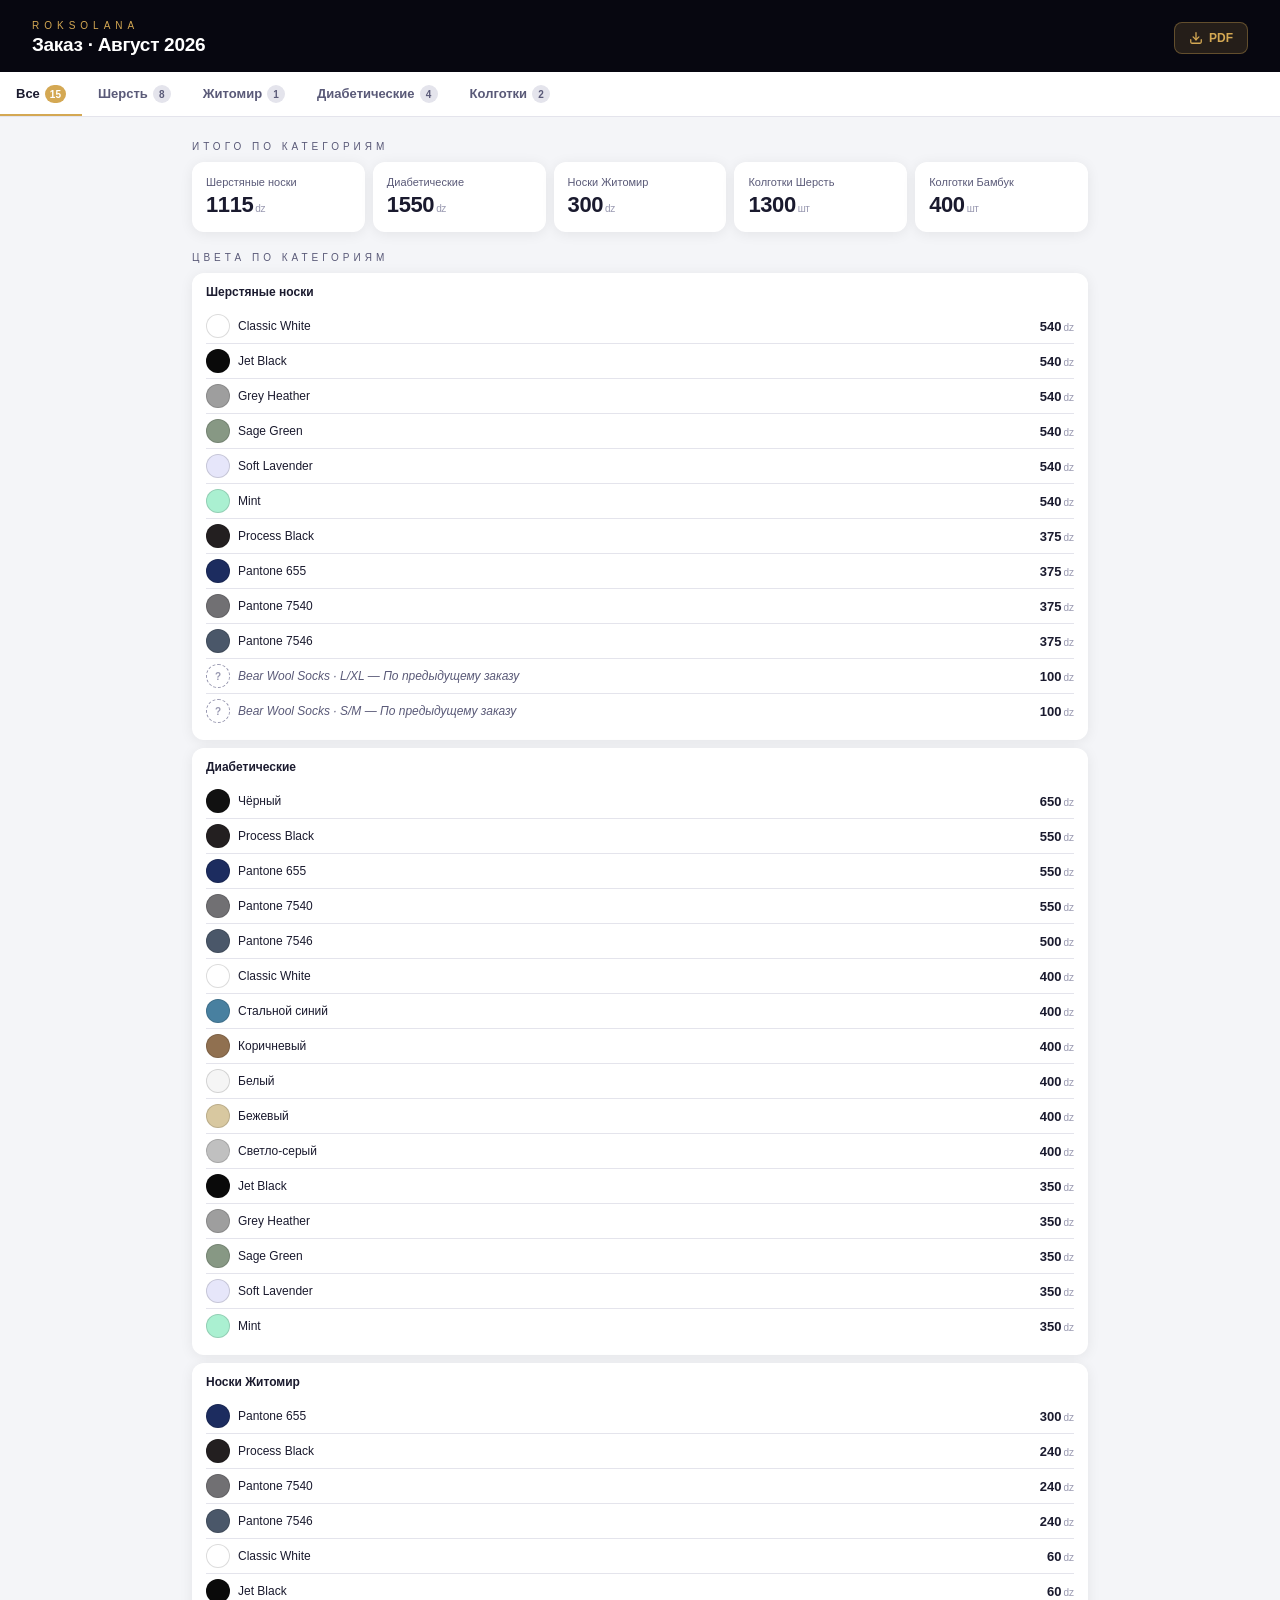
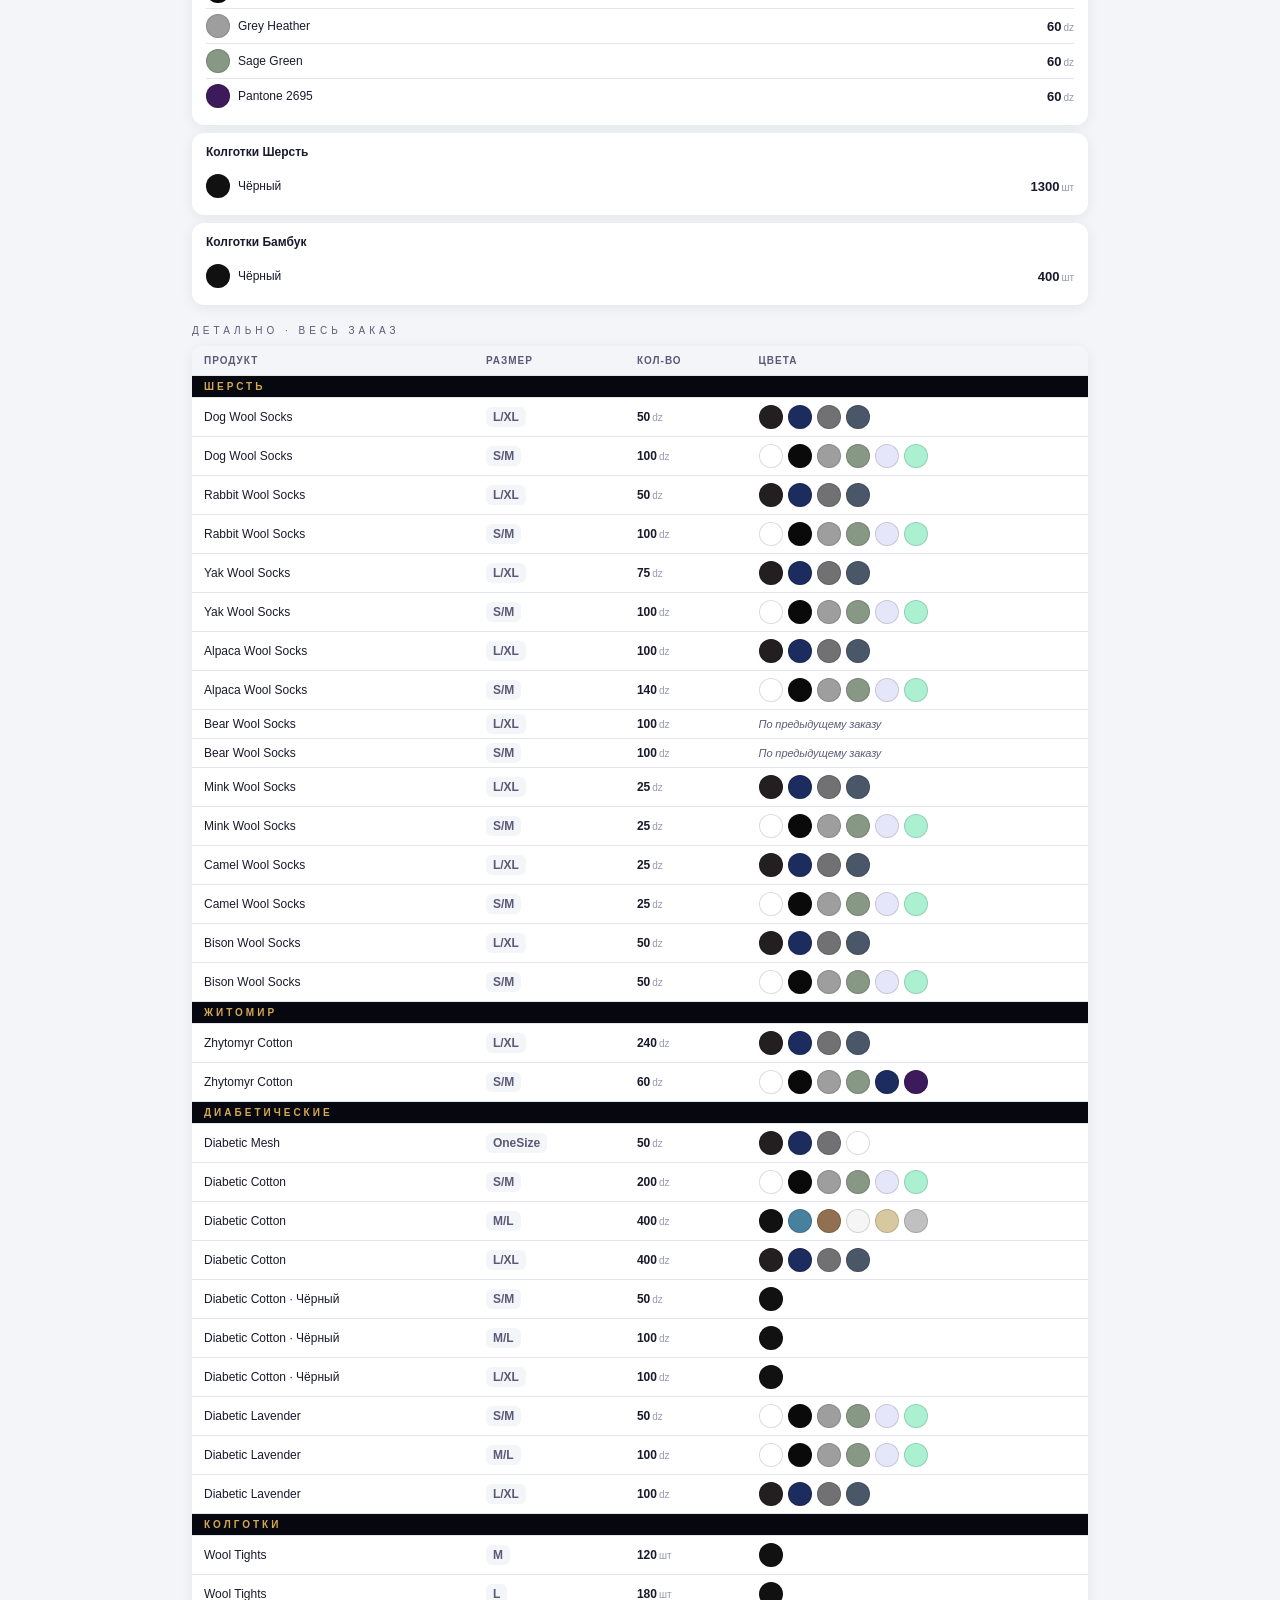
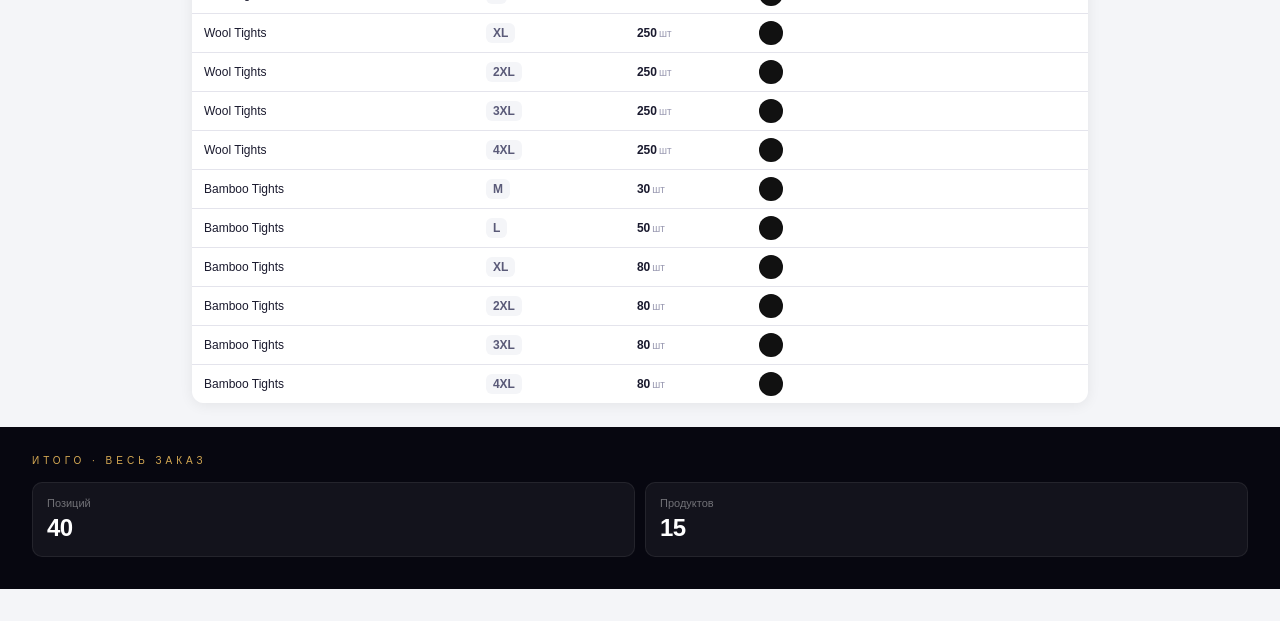
==== public/order.html @ dbf414ff "Fix PDF button: use window.print() instead of corrupted binary link" ====
<!DOCTYPE html>
<html lang="ru">
<head>
  <meta charset="UTF-8">
  <meta name="viewport" content="width=device-width, initial-scale=1.0, viewport-fit=cover">
  <title>Заказ Август 2026 — Roksolana</title>
  <style>
    :root {
      --dark:      #070710;
      --dark2:     #111128;
      --gold:      #d4a853;
      --gold2:     #f0c870;
      --bg:        #f4f5f8;
      --white:     #ffffff;
      --border:    #e4e4ec;
      --text:      #1a1a2e;
      --text2:     #5a5a78;
      --text3:     #9898b0;
      --new-bg:    rgba(212,168,83,.07);
      --new-bdr:   rgba(212,168,83,.30);
      --radius:    12px;
      --shadow:    0 2px 14px rgba(0,0,0,.07);
    }

    *, *::before, *::after { box-sizing: border-box; margin: 0; padding: 0; }

    body {
      font-family: -apple-system, BlinkMacSystemFont, 'SF Pro Text', 'Helvetica Neue', sans-serif;
      background: var(--bg);
      color: var(--text);
      -webkit-font-smoothing: antialiased;
      padding-bottom: max(env(safe-area-inset-bottom), 32px);
    }

    /* ── Header ── */
    .hdr {
      background: var(--dark);
      padding: 18px 20px 14px;
      padding-top: max(env(safe-area-inset-top), 18px);
      position: sticky; top: 0; z-index: 100;
      display: flex; align-items: center; justify-content: space-between;
    }
    .hdr-left { display: flex; flex-direction: column; }
    .hdr-brand {
      font-size: 10px; letter-spacing: 5px;
      text-transform: uppercase; color: var(--gold);
      margin-bottom: 3px;
    }
    .hdr-title {
      font-size: 17px; font-weight: 700;
      color: #fff; letter-spacing: -.3px;
    }
    .hdr-pdf {
      display: flex; align-items: center; gap: 6px;
      padding: 8px 14px; border-radius: 8px;
      background: rgba(212,168,83,.15); border: 1px solid rgba(212,168,83,.35);
      color: var(--gold); font-size: 12px; font-weight: 600;
      cursor: pointer; white-space: nowrap;
      transition: background .2s, border-color .2s;
      -webkit-tap-highlight-color: transparent;
      font-family: inherit;
    }
    .hdr-pdf:hover { background: rgba(212,168,83,.25); border-color: var(--gold); }
    .hdr-pdf svg { flex-shrink: 0; }

    /* ── Print ── */
    @media print {
      .hdr, .tabs, .ftr, .tt { display: none !important; }
      .section { display: block !important; animation: none !important; }
      body { background: #fff; padding: 0; }
      .content { padding: 8px; max-width: 100%; }
      .card { box-shadow: none; border: 1px solid #ddd; page-break-inside: avoid; }
      .sw { -webkit-print-color-adjust: exact; print-color-adjust: exact; }
    }

    /* ── Tabs ── */
    .tabs {
      background: var(--white);
      border-bottom: 1px solid var(--border);
      position: sticky; z-index: 99;
      display: flex; overflow-x: auto;
      -webkit-overflow-scrolling: touch;
      scrollbar-width: none;
    }
    .tabs::-webkit-scrollbar { display: none; }

    .tab {
      flex: 0 0 auto;
      padding: 13px 16px 11px;
      font-size: 13px; font-weight: 600;
      color: var(--text2); cursor: pointer;
      white-space: nowrap;
      border-bottom: 2.5px solid transparent;
      transition: color .2s, border-color .2s;
      touch-action: manipulation;
      -webkit-tap-highlight-color: transparent;
      user-select: none;
    }
    .tab .cnt {
      display: inline-flex; align-items: center; justify-content: center;
      min-width: 18px; height: 18px; padding: 0 5px;
      border-radius: 9px; background: var(--border);
      font-size: 10px; font-weight: 700; color: var(--text2);
      margin-left: 5px; transition: background .2s, color .2s;
    }
    .tab.active { color: var(--text); border-bottom-color: var(--gold); }
    .tab.active .cnt { background: var(--gold); color: #fff; }

    /* ── Content ── */
    .content {
      padding: 16px; max-width: 960px; margin: 0 auto;
    }
    .section { display: none; }
    .section.active {
      display: block;
      animation: fadeUp .22s ease both;
    }
    @keyframes fadeUp {
      from { opacity: 0; transform: translateY(6px); }
      to   { opacity: 1; transform: translateY(0); }
    }

    /* ── Product card ── */
    .card {
      background: var(--white);
      border-radius: var(--radius);
      box-shadow: var(--shadow);
      border: 1px solid transparent;
      margin-bottom: 10px;
      overflow: hidden;
    }
    .card.is-new {
      background: var(--new-bg);
      border-color: var(--new-bdr);
    }

    .card-head {
      display: flex; align-items: center;
      justify-content: space-between;
      padding: 12px 14px 10px;
      border-bottom: 1px solid var(--border);
    }
    .card.is-new .card-head { border-bottom-color: var(--new-bdr); }

    .prod-name {
      font-size: 14px; font-weight: 700;
      color: var(--text); letter-spacing: -.2px;
    }
    .badge-new {
      font-size: 10px; font-weight: 700; letter-spacing: .4px;
      color: var(--gold);
      background: rgba(212,168,83,.12);
      border: 1px solid rgba(212,168,83,.30);
      padding: 2px 8px; border-radius: 20px;
      white-space: nowrap; flex-shrink: 0;
    }

    /* ── Size row ── */
    .srow {
      display: flex; align-items: center;
      padding: 9px 14px; gap: 10px;
      border-bottom: 1px solid var(--border);
    }
    .srow:last-child { border-bottom: none; }
    .card.is-new .srow { border-bottom-color: var(--new-bdr); }

    .sz {
      font-size: 11px; font-weight: 700; color: var(--text2);
      background: var(--bg); padding: 3px 7px;
      border-radius: 6px; min-width: 44px;
      text-align: center; flex-shrink: 0;
    }
    .qty {
      font-size: 13px; font-weight: 700; color: var(--text);
      min-width: 52px; flex-shrink: 0;
    }
    .qty em {
      font-size: 10px; font-style: normal;
      font-weight: 400; color: var(--text3); margin-left: 2px;
    }
    .swatches {
      display: flex; flex-wrap: wrap; gap: 5px; flex: 1;
    }
    .sw {
      width: 22px; height: 22px; border-radius: 50%; cursor: pointer;
      box-shadow: inset 0 0 0 1px rgba(0,0,0,.14);
      transition: transform .15s;
      flex-shrink: 0;
      touch-action: manipulation;
      -webkit-tap-highlight-color: transparent;
    }
    .sw:hover  { transform: scale(1.25); }
    .sw:active { transform: scale(.9); }
    .sw-tbd {
      width: 22px; height: 22px; border-radius: 50%;
      border: 1.5px dashed var(--text3);
      display: flex; align-items: center; justify-content: center;
      font-size: 10px; color: var(--text3); flex-shrink: 0;
      font-weight: 700;
    }
    .sw-note {
      font-size: 11px; color: var(--text2);
      font-style: italic; letter-spacing: -.1px;
    }

    /* ── Tooltip ── */
    .tt {
      position: fixed; z-index: 300;
      background: #1a1a2e;
      border-radius: 12px;
      padding: 12px 14px;
      box-shadow: 0 8px 32px rgba(0,0,0,.28);
      min-width: 140px;
      display: none;
      pointer-events: none;
    }
    .tt.on { display: block; pointer-events: auto; }
    .tt-swatch {
      width: 36px; height: 36px; border-radius: 8px;
      box-shadow: inset 0 0 0 1px rgba(255,255,255,.12);
      margin-bottom: 8px;
    }
    .tt-name { font-size: 13px; font-weight: 600; color: #fff; margin-bottom: 3px; }
    .tt-hex  { font-size: 12px; color: var(--gold); font-family: 'SF Mono', 'Menlo', monospace; letter-spacing: .5px; }
    .tt-hint {
      margin-top: 9px; font-size: 10px; color: rgba(255,255,255,.4);
      text-align: center; padding-top: 7px;
      border-top: 1px solid rgba(255,255,255,.08);
    }
    .tt-hint.ok { color: #7ec98a; }

    /* ── Footer ── */
    .ftr {
      background: var(--dark);
      padding: 24px 20px;
      padding-bottom: max(env(safe-area-inset-bottom), 24px);
    }
    .ftr-label {
      font-size: 10px; letter-spacing: 4px;
      text-transform: uppercase; color: var(--gold);
      margin-bottom: 16px;
    }
    .totals {
      display: grid;
      grid-template-columns: 1fr 1fr;
      gap: 10px;
    }
    .tc {
      background: rgba(255,255,255,.05);
      border: 1px solid rgba(255,255,255,.07);
      border-radius: 10px; padding: 14px;
    }
    .tc-lbl { font-size: 11px; color: rgba(255,255,255,.4); margin-bottom: 5px; }
    .tc-val {
      font-size: 24px; font-weight: 700; color: #fff; letter-spacing: -.5px;
    }
    .tc-val span { font-size: 11px; font-weight: 400; color: var(--gold); margin-left: 2px; }
    .grand {
      margin-top: 14px; padding-top: 14px;
      border-top: 1px solid rgba(255,255,255,.08);
      display: flex; justify-content: space-between; align-items: center;
    }
    .grand-lbl { font-size: 13px; color: rgba(255,255,255,.55); }
    .grand-val { font-size: 26px; font-weight: 700; color: var(--gold2); letter-spacing: -.5px; }

    /* ── All tab ── */
    .all-section-title {
      font-size: 10px; letter-spacing: 4px; text-transform: uppercase;
      color: var(--text2); margin: 20px 0 10px;
    }
    .all-totals-grid {
      display: grid; grid-template-columns: 1fr 1fr; gap: 8px;
    }
    .all-total-card {
      background: var(--white); border-radius: var(--radius);
      box-shadow: var(--shadow); padding: 14px;
    }
    .atc-lbl { font-size: 11px; color: var(--text2); margin-bottom: 4px; }
    .atc-val { font-size: 22px; font-weight: 700; color: var(--text); letter-spacing: -.4px; }
    .atc-val span { font-size: 10px; font-weight: 400; color: var(--text3); margin-left: 2px; }
    .all-color-group {
      background: var(--white); border-radius: var(--radius);
      box-shadow: var(--shadow); padding: 12px 14px; margin-bottom: 8px;
    }
    .acg-title { font-size: 12px; font-weight: 700; color: var(--text); margin-bottom: 10px; }
    .acg-row { display: flex; align-items: center; gap: 8px; padding: 5px 0; border-bottom: 1px solid var(--border); }
    .acg-row:last-child { border-bottom: none; }
    .acg-name { font-size: 12px; color: var(--text); flex: 1; }
    .acg-qty { font-size: 13px; font-weight: 700; color: var(--text); }
    .acg-qty em { font-size: 10px; font-style: normal; font-weight: 400; color: var(--text3); margin-left: 2px; }
    .all-table-wrap { border-radius: var(--radius); box-shadow: var(--shadow); overflow: hidden; }
    .all-table { width: 100%; border-collapse: collapse; background: var(--white); }
    .all-table th {
      font-size: 10px; text-transform: uppercase; letter-spacing: 1px;
      color: var(--text2); padding: 9px 12px; background: var(--bg);
      text-align: left; border-bottom: 1px solid var(--border);
    }
    .all-table td { font-size: 12px; padding: 7px 12px; border-bottom: 1px solid var(--border); vertical-align: middle; }
    .all-table tr:last-child td { border-bottom: none; }
    .atr-cat td { background: var(--dark); color: var(--gold); font-size: 10px; font-weight: 700; letter-spacing: 3px; text-transform: uppercase; padding: 5px 12px; }
    .at-qty { font-weight: 700; }
    .at-unit { font-size: 10px; color: var(--text3); margin-left: 2px; }

    /* ── Desktop ── */
    @media (min-width: 700px) {
      .all-totals-grid { grid-template-columns: repeat(5, 1fr); }
      .hdr { padding: 20px 32px 16px; }
      .hdr-title { font-size: 19px; }
      .content { padding: 24px 32px; }
      .ftr { padding: 28px 32px; padding-bottom: 32px; }
      .totals { grid-template-columns: repeat(4, 1fr); }
      .card-head { padding: 13px 18px 11px; }
      .prod-name { font-size: 15px; }
      .srow { padding: 10px 18px; gap: 14px; }
      .sz { min-width: 52px; font-size: 12px; }
      .qty { font-size: 14px; min-width: 60px; }
      .sw, .sw-tbd { width: 24px; height: 24px; }
    }
  </style>
</head>
<body>

  <header class="hdr">
    <div class="hdr-left">
      <div class="hdr-brand">Roksolana</div>
      <div class="hdr-title">Заказ · Август 2026</div>
    </div>
    <button class="hdr-pdf" onclick="window.print()">
      <svg width="14" height="14" viewBox="0 0 24 24" fill="none" stroke="currentColor" stroke-width="2.2" stroke-linecap="round" stroke-linejoin="round">
        <path d="M21 15v4a2 2 0 0 1-2 2H5a2 2 0 0 1-2-2v-4"/>
        <polyline points="7 10 12 15 17 10"/>
        <line x1="12" y1="15" x2="12" y2="3"/>
      </svg>
      PDF
    </button>
  </header>

  <nav class="tabs" id="tabs"></nav>
  <main class="content" id="content"></main>
  <footer class="ftr" id="ftr"></footer>

  <div class="tt" id="tt">
    <div class="tt-swatch" id="tt-sw"></div>
    <div class="tt-name"  id="tt-nm"></div>
    <div class="tt-hex"   id="tt-hx"></div>
    <div class="tt-hint"  id="tt-ht">нажмите чтобы скопировать</div>
  </div>

  <script src="https://code.jquery.com/jquery-3.7.1.min.js"></script>
  <script>
  const CATS = [
    {
      id: 'wool', name: 'Шерсть',
      items: [
        { p:'Dog Wool Socks',    s:'L/XL', q:50,  u:'dz', n:false, c:[{h:'#231F20',t:'Process Black'},{h:'#1C2C5F',t:'Pantone 655'},{h:'#717073',t:'Pantone 7540'},{h:'#4A5769',t:'Pantone 7546'}] },
        { p:'Dog Wool Socks',    s:'S/M',  q:100, u:'dz', n:false, c:[{h:'#FFFFFF',t:'Classic White'},{h:'#0A0A0A',t:'Jet Black'},{h:'#9E9E9E',t:'Grey Heather'},{h:'#879884',t:'Sage Green'},{h:'#E6E6FA',t:'Soft Lavender'},{h:'#AAF0D1',t:'Mint'}] },
        { p:'Rabbit Wool Socks', s:'L/XL', q:50,  u:'dz', n:false, c:[{h:'#231F20',t:'Process Black'},{h:'#1C2C5F',t:'Pantone 655'},{h:'#717073',t:'Pantone 7540'},{h:'#4A5769',t:'Pantone 7546'}] },
        { p:'Rabbit Wool Socks', s:'S/M',  q:100, u:'dz', n:false, c:[{h:'#FFFFFF',t:'Classic White'},{h:'#0A0A0A',t:'Jet Black'},{h:'#9E9E9E',t:'Grey Heather'},{h:'#879884',t:'Sage Green'},{h:'#E6E6FA',t:'Soft Lavender'},{h:'#AAF0D1',t:'Mint'}] },
        { p:'Yak Wool Socks',    s:'L/XL', q:75,  u:'dz', n:false, c:[{h:'#231F20',t:'Process Black'},{h:'#1C2C5F',t:'Pantone 655'},{h:'#717073',t:'Pantone 7540'},{h:'#4A5769',t:'Pantone 7546'}] },
        { p:'Yak Wool Socks',    s:'S/M',  q:100, u:'dz', n:false, c:[{h:'#FFFFFF',t:'Classic White'},{h:'#0A0A0A',t:'Jet Black'},{h:'#9E9E9E',t:'Grey Heather'},{h:'#879884',t:'Sage Green'},{h:'#E6E6FA',t:'Soft Lavender'},{h:'#AAF0D1',t:'Mint'}] },
        { p:'Alpaca Wool Socks', s:'L/XL', q:100, u:'dz', n:false, c:[{h:'#231F20',t:'Process Black'},{h:'#1C2C5F',t:'Pantone 655'},{h:'#717073',t:'Pantone 7540'},{h:'#4A5769',t:'Pantone 7546'}] },
        { p:'Alpaca Wool Socks', s:'S/M',  q:140, u:'dz', n:false, c:[{h:'#FFFFFF',t:'Classic White'},{h:'#0A0A0A',t:'Jet Black'},{h:'#9E9E9E',t:'Grey Heather'},{h:'#879884',t:'Sage Green'},{h:'#E6E6FA',t:'Soft Lavender'},{h:'#AAF0D1',t:'Mint'}] },
        { p:'Bear Wool Socks',   s:'L/XL', q:100, u:'dz', n:false, c:[], note:'По предыдущему заказу' },
        { p:'Bear Wool Socks',   s:'S/M',  q:100, u:'dz', n:false, c:[], note:'По предыдущему заказу' },
        { p:'Mink Wool Socks',   s:'L/XL', q:25,  u:'dz', n:true,  c:[{h:'#231F20',t:'Process Black'},{h:'#1C2C5F',t:'Pantone 655'},{h:'#717073',t:'Pantone 7540'},{h:'#4A5769',t:'Pantone 7546'}] },
        { p:'Mink Wool Socks',   s:'S/M',  q:25,  u:'dz', n:true,  c:[{h:'#FFFFFF',t:'Classic White'},{h:'#0A0A0A',t:'Jet Black'},{h:'#9E9E9E',t:'Grey Heather'},{h:'#879884',t:'Sage Green'},{h:'#E6E6FA',t:'Soft Lavender'},{h:'#AAF0D1',t:'Mint'}] },
        { p:'Camel Wool Socks',  s:'L/XL', q:25,  u:'dz', n:true,  c:[{h:'#231F20',t:'Process Black'},{h:'#1C2C5F',t:'Pantone 655'},{h:'#717073',t:'Pantone 7540'},{h:'#4A5769',t:'Pantone 7546'}] },
        { p:'Camel Wool Socks',  s:'S/M',  q:25,  u:'dz', n:true,  c:[{h:'#FFFFFF',t:'Classic White'},{h:'#0A0A0A',t:'Jet Black'},{h:'#9E9E9E',t:'Grey Heather'},{h:'#879884',t:'Sage Green'},{h:'#E6E6FA',t:'Soft Lavender'},{h:'#AAF0D1',t:'Mint'}] },
        { p:'Bison Wool Socks',  s:'L/XL', q:50,  u:'dz', n:true,  c:[{h:'#231F20',t:'Process Black'},{h:'#1C2C5F',t:'Pantone 655'},{h:'#717073',t:'Pantone 7540'},{h:'#4A5769',t:'Pantone 7546'}] },
        { p:'Bison Wool Socks',  s:'S/M',  q:50,  u:'dz', n:true,  c:[{h:'#FFFFFF',t:'Classic White'},{h:'#0A0A0A',t:'Jet Black'},{h:'#9E9E9E',t:'Grey Heather'},{h:'#879884',t:'Sage Green'},{h:'#E6E6FA',t:'Soft Lavender'},{h:'#AAF0D1',t:'Mint'}] },
      ]
    },
    {
      id: 'cotton', name: 'Житомир',
      items: [
        { p:'Zhytomyr Cotton', s:'L/XL', q:240, u:'dz', n:false, c:[{h:'#231F20',t:'Process Black'},{h:'#1C2C5F',t:'Pantone 655'},{h:'#717073',t:'Pantone 7540'},{h:'#4A5769',t:'Pantone 7546'}] },
        { p:'Zhytomyr Cotton', s:'S/M',  q:60,  u:'dz', n:false, c:[{h:'#FFFFFF',t:'Classic White'},{h:'#0A0A0A',t:'Jet Black'},{h:'#9E9E9E',t:'Grey Heather'},{h:'#879884',t:'Sage Green'},{h:'#1C2C5F',t:'Pantone 655'},{h:'#3D1A5C',t:'Pantone 2695'}] },
      ]
    },
    {
      id: 'diab', name: 'Диабетические',
      items: [
        { p:'Diabetic Mesh',    s:'OneSize', q:50,  u:'dz', n:false, c:[{h:'#231F20',t:'Process Black'},{h:'#1C2C5F',t:'Pantone 655'},{h:'#717073',t:'Pantone 7540'},{h:'#FFFFFF',t:'Classic White'}] },
        { p:'Diabetic Cotton',  s:'S/M',     q:200, u:'dz', n:false, c:[{h:'#FFFFFF',t:'Classic White'},{h:'#0A0A0A',t:'Jet Black'},{h:'#9E9E9E',t:'Grey Heather'},{h:'#879884',t:'Sage Green'},{h:'#E6E6FA',t:'Soft Lavender'},{h:'#AAF0D1',t:'Mint'}] },
        { p:'Diabetic Cotton',  s:'M/L',     q:400, u:'dz', n:false, c:[{h:'#111111',t:'Чёрный'},{h:'#4880A0',t:'Стальной синий'},{h:'#907050',t:'Коричневый'},{h:'#F5F5F5',t:'Белый'},{h:'#D8C8A0',t:'Бежевый'},{h:'#C0C0C0',t:'Светло-серый'}] },
        { p:'Diabetic Cotton',  s:'L/XL',    q:400, u:'dz', n:false, c:[{h:'#231F20',t:'Process Black'},{h:'#1C2C5F',t:'Pantone 655'},{h:'#717073',t:'Pantone 7540'},{h:'#4A5769',t:'Pantone 7546'}] },
        { p:'Diabetic Cotton · Чёрный', s:'S/M',  q:50,  u:'dz', n:false, c:[{h:'#111111',t:'Чёрный'}] },
        { p:'Diabetic Cotton · Чёрный', s:'M/L',  q:100, u:'dz', n:false, c:[{h:'#111111',t:'Чёрный'}] },
        { p:'Diabetic Cotton · Чёрный', s:'L/XL', q:100, u:'dz', n:false, c:[{h:'#111111',t:'Чёрный'}] },
        { p:'Diabetic Lavender',s:'S/M',     q:50,  u:'dz', n:false, c:[{h:'#FFFFFF',t:'Classic White'},{h:'#0A0A0A',t:'Jet Black'},{h:'#9E9E9E',t:'Grey Heather'},{h:'#879884',t:'Sage Green'},{h:'#E6E6FA',t:'Soft Lavender'},{h:'#AAF0D1',t:'Mint'}] },
        { p:'Diabetic Lavender',s:'M/L',     q:100, u:'dz', n:false, c:[{h:'#FFFFFF',t:'Classic White'},{h:'#0A0A0A',t:'Jet Black'},{h:'#9E9E9E',t:'Grey Heather'},{h:'#879884',t:'Sage Green'},{h:'#E6E6FA',t:'Soft Lavender'},{h:'#AAF0D1',t:'Mint'}] },
        { p:'Diabetic Lavender',s:'L/XL',    q:100, u:'dz', n:false, c:[{h:'#231F20',t:'Process Black'},{h:'#1C2C5F',t:'Pantone 655'},{h:'#717073',t:'Pantone 7540'},{h:'#4A5769',t:'Pantone 7546'}] },
      ]
    },
    {
      id: 'tights', name: 'Колготки',
      items: [
        { p:'Wool Tights',   s:'M',   q:120, u:'шт', n:true, c:[{h:'#111111',t:'Чёрный'}] },
        { p:'Wool Tights',   s:'L',   q:180, u:'шт', n:true, c:[{h:'#111111',t:'Чёрный'}] },
        { p:'Wool Tights',   s:'XL',  q:250, u:'шт', n:true, c:[{h:'#111111',t:'Чёрный'}] },
        { p:'Wool Tights',   s:'2XL', q:250, u:'шт', n:true, c:[{h:'#111111',t:'Чёрный'}] },
        { p:'Wool Tights',   s:'3XL', q:250, u:'шт', n:true, c:[{h:'#111111',t:'Чёрный'}] },
        { p:'Wool Tights',   s:'4XL', q:250, u:'шт', n:true, c:[{h:'#111111',t:'Чёрный'}] },
        { p:'Bamboo Tights', s:'M',   q:30,  u:'шт', n:true, c:[{h:'#111111',t:'Чёрный'}] },
        { p:'Bamboo Tights', s:'L',   q:50,  u:'шт', n:true, c:[{h:'#111111',t:'Чёрный'}] },
        { p:'Bamboo Tights', s:'XL',  q:80,  u:'шт', n:true, c:[{h:'#111111',t:'Чёрный'}] },
        { p:'Bamboo Tights', s:'2XL', q:80,  u:'шт', n:true, c:[{h:'#111111',t:'Чёрный'}] },
        { p:'Bamboo Tights', s:'3XL', q:80,  u:'шт', n:true, c:[{h:'#111111',t:'Чёрный'}] },
        { p:'Bamboo Tights', s:'4XL', q:80,  u:'шт', n:true, c:[{h:'#111111',t:'Чёрный'}] },
      ]
    }
  ];

  function groupBy(items) {
    const map = new Map();
    items.forEach(r => {
      if (!map.has(r.p)) map.set(r.p, { p: r.p, n: r.n, rows: [] });
      map.get(r.p).rows.push(r);
    });
    return [...map.values()];
  }

  function colorStats(items) {
    const map = new Map();
    const notes = [];
    items.forEach(r => {
      if (r.note) { notes.push(r); return; }
      r.c.forEach(c => {
        if (!map.has(c.h)) map.set(c.h, {t: c.t, qty: 0, u: r.u});
        map.get(c.h).qty += r.q;
      });
    });
    return {
      colors: [...map.entries()].map(([h, v]) => ({h, ...v})).sort((a, b) => b.qty - a.qty),
      notes
    };
  }

  function buildAllSection() {
    const wool   = CATS.find(c => c.id === 'wool').items;
    const cotton = CATS.find(c => c.id === 'cotton').items;
    const diab   = CATS.find(c => c.id === 'diab').items;
    const allT   = CATS.find(c => c.id === 'tights').items;
    const woolT  = allT.filter(r => r.p === 'Wool Tights');
    const bambT  = allT.filter(r => r.p === 'Bamboo Tights');
    const sum = arr => arr.reduce((s, r) => s + r.q, 0);

    let h = '<div class="section" id="s-all">';

    // 1. Category totals
    h += `<div class="all-section-title" style="margin-top:0">Итого по категориям</div>
    <div class="all-totals-grid">
      <div class="all-total-card"><div class="atc-lbl">Шерстяные носки</div><div class="atc-val">${sum(wool)}<span>dz</span></div></div>
      <div class="all-total-card"><div class="atc-lbl">Диабетические</div><div class="atc-val">${sum(diab)}<span>dz</span></div></div>
      <div class="all-total-card"><div class="atc-lbl">Носки Житомир</div><div class="atc-val">${sum(cotton)}<span>dz</span></div></div>
      <div class="all-total-card"><div class="atc-lbl">Колготки Шерсть</div><div class="atc-val">${sum(woolT)}<span>шт</span></div></div>
      <div class="all-total-card"><div class="atc-lbl">Колготки Бамбук</div><div class="atc-val">${sum(bambT)}<span>шт</span></div></div>
    </div>`;

    // 2. Color breakdown per group
    const groups = [
      {label: 'Шерстяные носки', items: wool, unit: 'dz'},
      {label: 'Диабетические', items: diab, unit: 'dz'},
      {label: 'Носки Житомир', items: cotton, unit: 'dz'},
      {label: 'Колготки Шерсть', items: woolT, unit: 'шт'},
      {label: 'Колготки Бамбук', items: bambT, unit: 'шт'},
    ];
    h += `<div class="all-section-title">Цвета по категориям</div>`;
    groups.forEach(({label, items, unit}) => {
      const {colors, notes} = colorStats(items);
      h += `<div class="all-color-group"><div class="acg-title">${label}</div>`;
      colors.forEach(c => {
        h += `<div class="acg-row">
          <span class="sw" style="background:${c.h}" data-h="${c.h}" data-t="${c.t}"></span>
          <span class="acg-name">${c.t}</span>
          <span class="acg-qty">${c.qty}<em>${unit}</em></span>
        </div>`;
      });
      notes.forEach(r => {
        h += `<div class="acg-row">
          <span class="sw-tbd">?</span>
          <span class="acg-name" style="font-style:italic;color:var(--text2)">${r.p} · ${r.s} — По предыдущему заказу</span>
          <span class="acg-qty">${r.q}<em>${r.u}</em></span>
        </div>`;
      });
      h += '</div>';
    });

    // 3. Detailed table
    h += `<div class="all-section-title">Детально · весь заказ</div>
    <div class="all-table-wrap"><table class="all-table">
      <thead><tr><th>Продукт</th><th>Размер</th><th>Кол-во</th><th>Цвета</th></tr></thead>
      <tbody>`;
    CATS.forEach(cat => {
      h += `<tr class="atr-cat"><td colspan="4">${cat.name}</td></tr>`;
      cat.items.forEach(r => {
        h += `<tr>
          <td>${r.p}</td>
          <td><span class="sz" style="min-width:auto">${r.s}</span></td>
          <td><span class="at-qty">${r.q}</span><span class="at-unit">${r.u}</span></td>
          <td><div class="swatches">${swatchesHTML(r)}</div></td>
        </tr>`;
      });
    });
    h += '</tbody></table></div></div>';
    return h;
  }

  function swatchesHTML(row) {
    if (row.note) return `<span class="sw-note">${row.note}</span>`;
    if (!row.c.length) return '<span class="sw-tbd">?</span>';
    return row.c.map(c =>
      `<span class="sw" style="background:${c.h}" data-h="${c.h}" data-t="${c.t}"></span>`
    ).join('');
  }

  function buildSection(cat) {
    const groups = groupBy(cat.items);
    let h = `<div class="section" id="s-${cat.id}">`;
    groups.forEach(g => {
      h += `<div class="card${g.n ? ' is-new' : ''}">`;
      h += `<div class="card-head"><span class="prod-name">${g.p}</span>${g.n ? '<span class="badge-new">✦ Новинка</span>' : ''}</div>`;
      g.rows.forEach(r => {
        h += `<div class="srow">
          <span class="sz">${r.s}</span>
          <span class="qty">${r.q}<em>${r.u}</em></span>
          <div class="swatches">${swatchesHTML(r)}</div>
        </div>`;
      });
      h += '</div>';
    });
    return h + '</div>';
  }

  $(function () {
    const $tabs = $('#tabs'), $content = $('#content');

    // "Все" tab
    const totalProds = CATS.reduce((s, c) => s + new Set(c.items.map(r => r.p)).size, 0);
    $tabs.append(`<div class="tab active" data-id="all">Все<span class="cnt">${totalProds}</span></div>`);
    $content.append($(buildAllSection()).addClass('active'));

    // Category tabs + sections
    CATS.forEach(cat => {
      const unique = new Set(cat.items.map(r => r.p)).size;
      $tabs.append(`<div class="tab" data-id="${cat.id}">${cat.name}<span class="cnt">${unique}</span></div>`);
      $content.append($(buildSection(cat)));
    });

    // Sticky tabs offset
    const hdrH = $('.hdr').outerHeight();
    $('.tabs').css('top', hdrH);

    // Tab switch
    $tabs.on('click', '.tab', function () {
      const id = $(this).data('id');
      $('.tab').removeClass('active');
      $(this).addClass('active');
      $('.section').removeClass('active');
      $(`#s-${id}`).addClass('active');
      hideTooltip();
      renderFooter(id);
      window.scrollTo({ top: hdrH + $('.tabs').outerHeight(), behavior: 'smooth' });
    });

    // Footer
    function renderFooter(catId) {
      if (catId === 'all') {
        const pos   = CATS.reduce((s, c) => s + c.items.length, 0);
        const prods = CATS.reduce((s, c) => s + new Set(c.items.map(r => r.p)).size, 0);
        $('#ftr').html(`
          <div class="ftr-label">Итого · Весь заказ</div>
          <div class="totals" style="grid-template-columns:1fr 1fr">
            <div class="tc"><div class="tc-lbl">Позиций</div><div class="tc-val">${pos}</div></div>
            <div class="tc"><div class="tc-lbl">Продуктов</div><div class="tc-val">${prods}</div></div>
          </div>
        `);
        return;
      }
      const cat = CATS.find(c => c.id === catId);
      const total = cat.items.reduce((s, r) => s + r.q, 0);
      const unit  = cat.items[0]?.u || 'dz';
      const prods = new Set(cat.items.map(r => r.p)).size;
      $('#ftr').html(`
        <div class="ftr-label">Итого · ${cat.name}</div>
        <div class="totals" style="grid-template-columns:1fr 1fr">
          <div class="tc">
            <div class="tc-lbl">Количество</div>
            <div class="tc-val">${total}<span>${unit}</span></div>
          </div>
          <div class="tc">
            <div class="tc-lbl">Наименований</div>
            <div class="tc-val">${prods}</div>
          </div>
        </div>
      `);
    }
    renderFooter('all');

    // Tooltip
    const $tt = $('#tt'), $sw = $('#tt-sw'), $nm = $('#tt-nm'), $hx = $('#tt-hx'), $ht = $('#tt-ht');
    let $active = null;

    function showTT($el) {
      const hex = $el.data('h'), name = $el.data('t');
      $sw.css('background', hex);
      $nm.text(name);
      $hx.text(hex.toUpperCase());
      $ht.text('нажмите чтобы скопировать').removeClass('ok');
      $tt.addClass('on');
      $active = $el;

      const r = $el[0].getBoundingClientRect();
      const tw = $tt.outerWidth(), th = $tt.outerHeight();
      const vw = window.innerWidth, vh = window.innerHeight;
      let left = r.left + r.width / 2 - tw / 2;
      let top  = r.top - th - 10;
      if (top < 8) top = r.bottom + 10;
      if (left < 8) left = 8;
      if (left + tw > vw - 8) left = vw - tw - 8;
      $tt.css({ left, top });
    }

    function hideTooltip() { $tt.removeClass('on'); $active = null; }

    $(document).on('click', '.sw', function (e) {
      e.stopPropagation();
      if ($active && $active.is(this)) { hideTooltip(); return; }
      showTT($(this));
    });

    $tt.on('click', function () {
      const hex = $hx.text();
      if (navigator.clipboard) {
        navigator.clipboard.writeText(hex).then(() => {
          $ht.text('Скопировано ✓').addClass('ok');
          setTimeout(hideTooltip, 900);
        });
      } else { hideTooltip(); }
    });

    $(document).on('click', function (e) {
      if (!$(e.target).hasClass('sw') && !$tt.is(e.target) && !$tt.has(e.target).length) {
        hideTooltip();
      }
    });
  });
  </script>
</body>
</html>
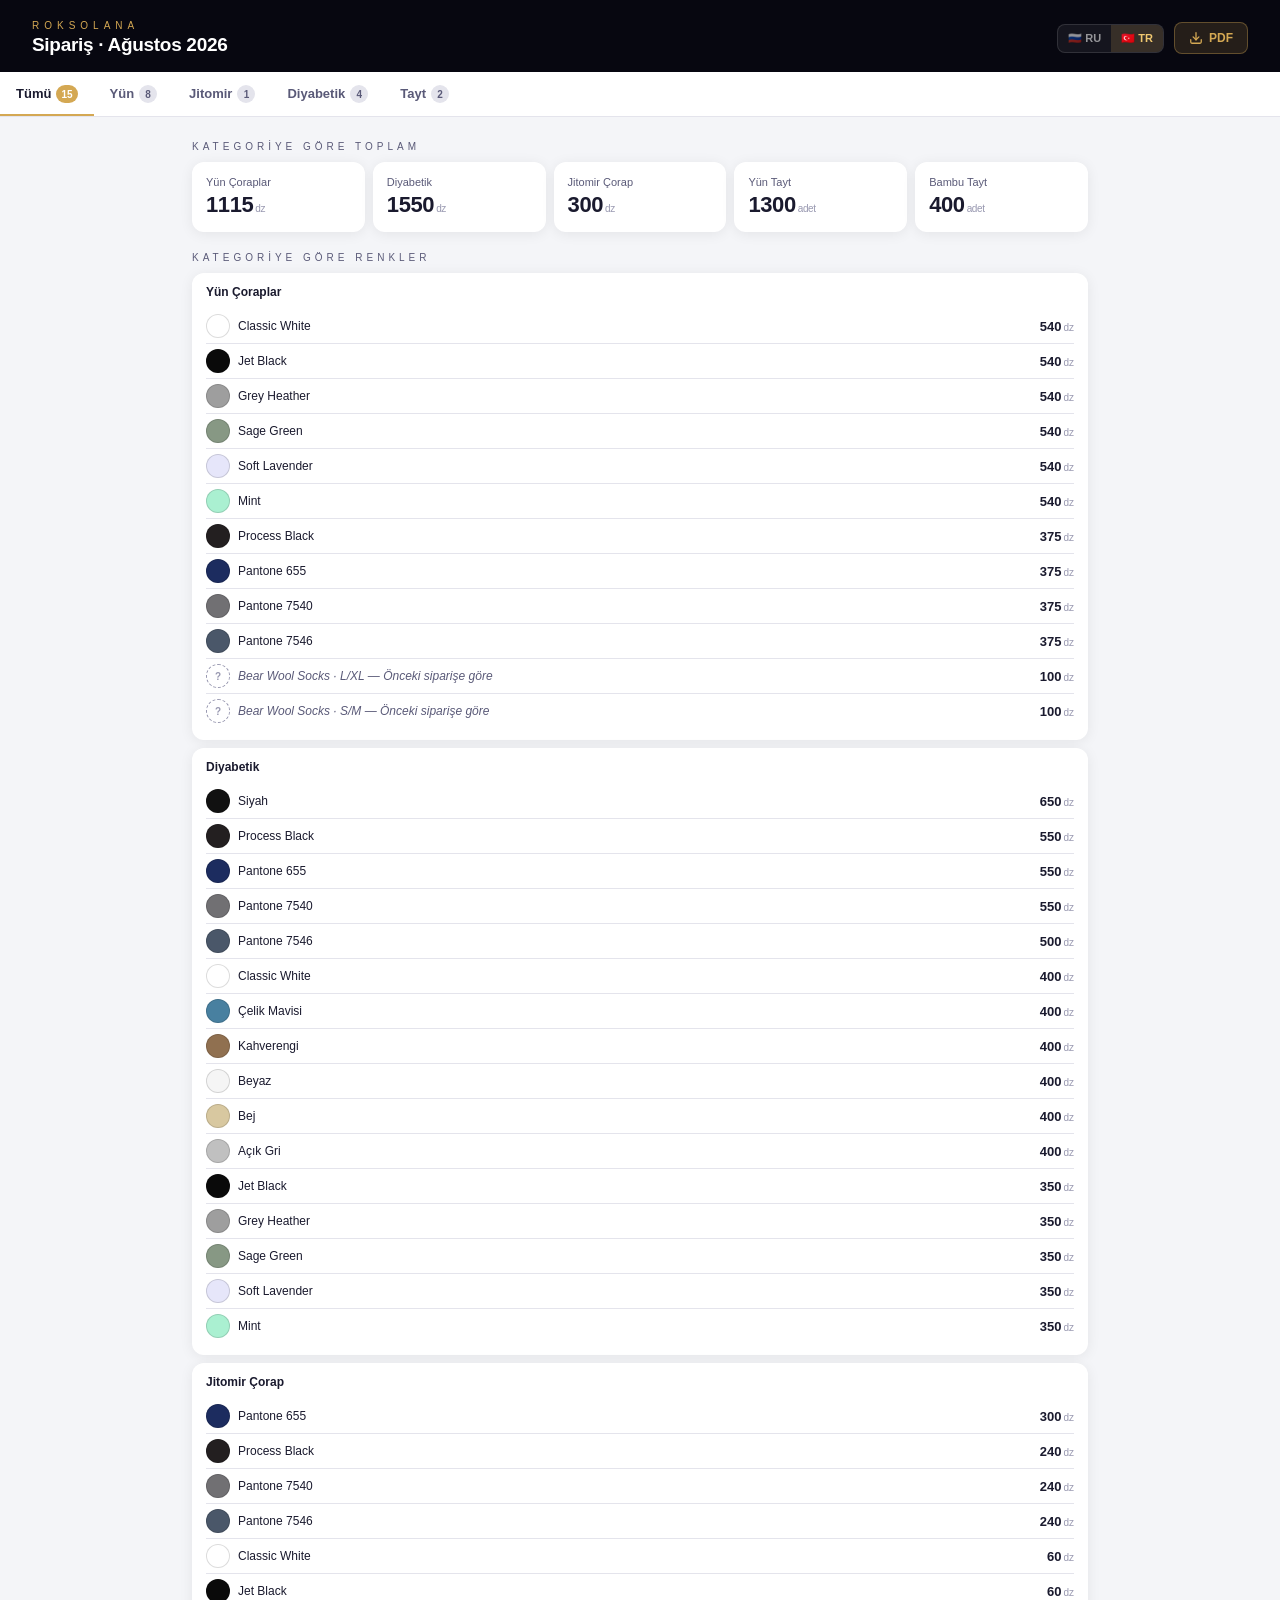
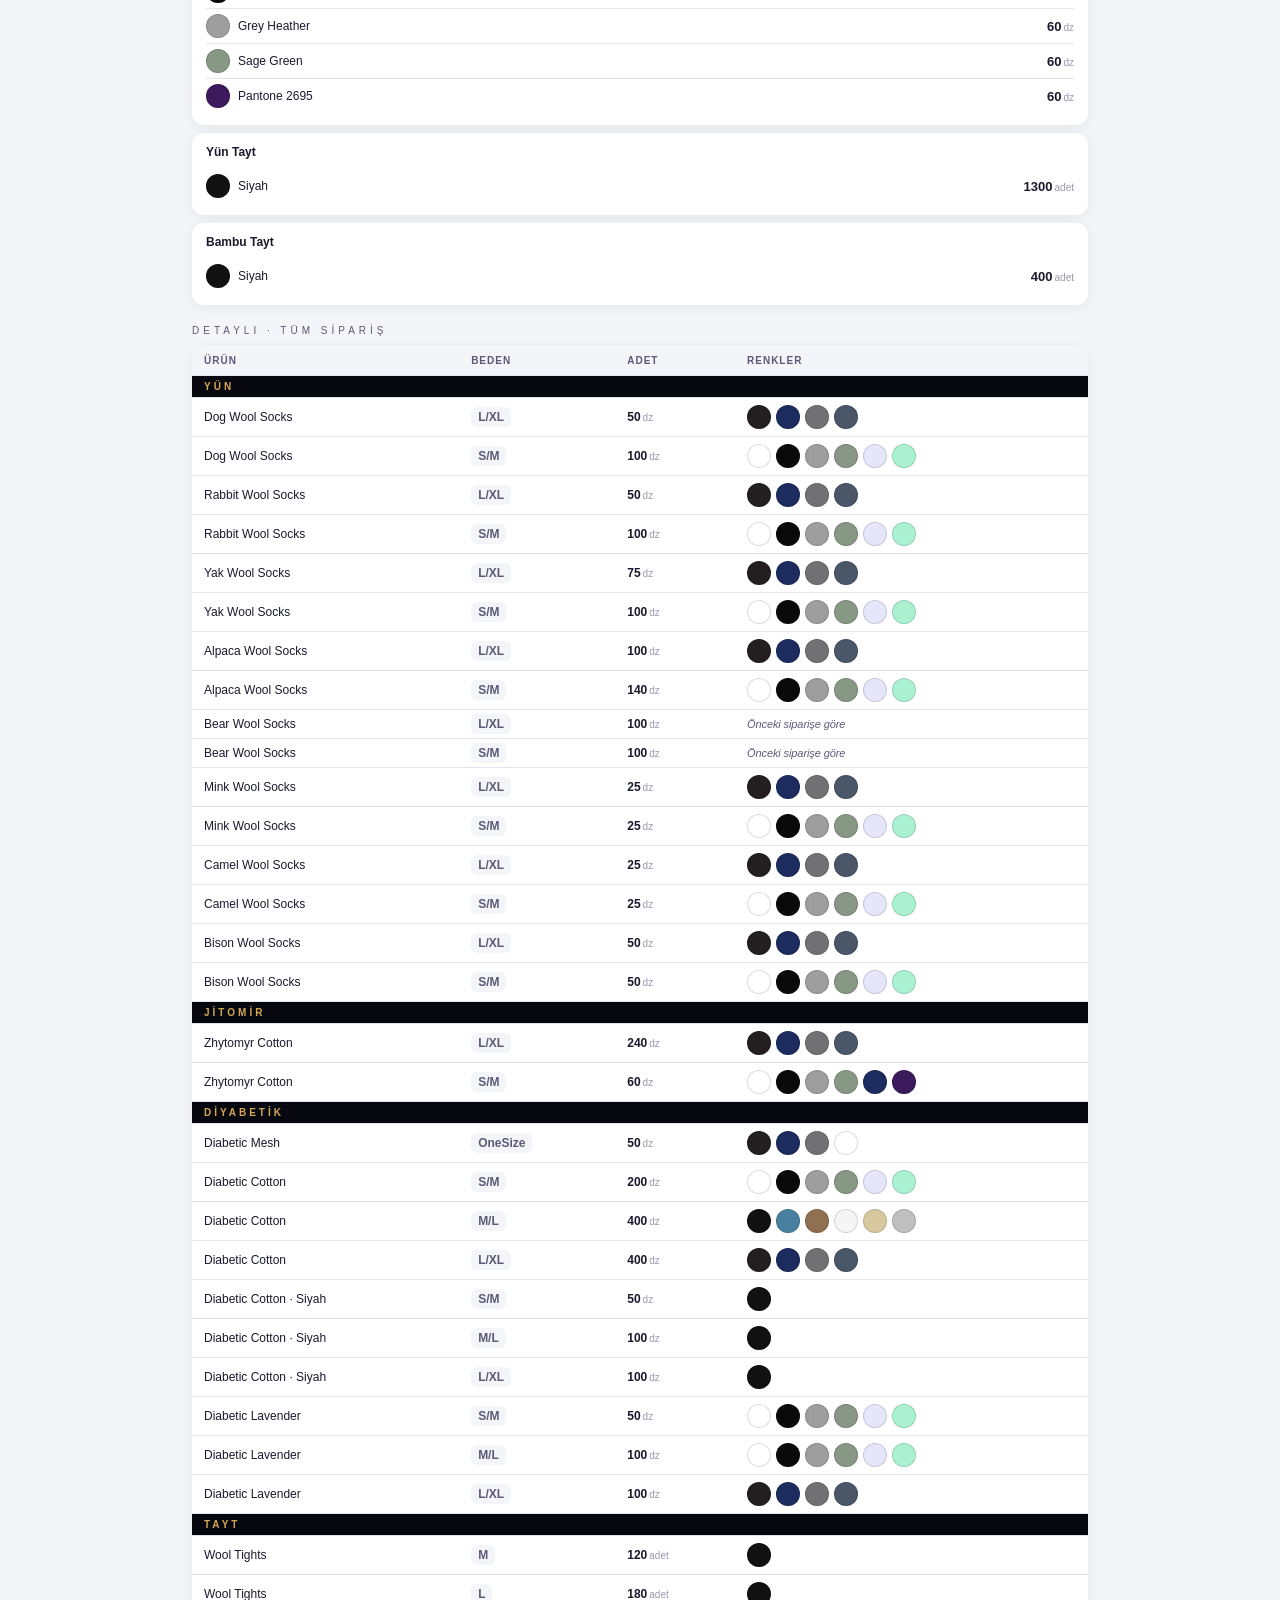
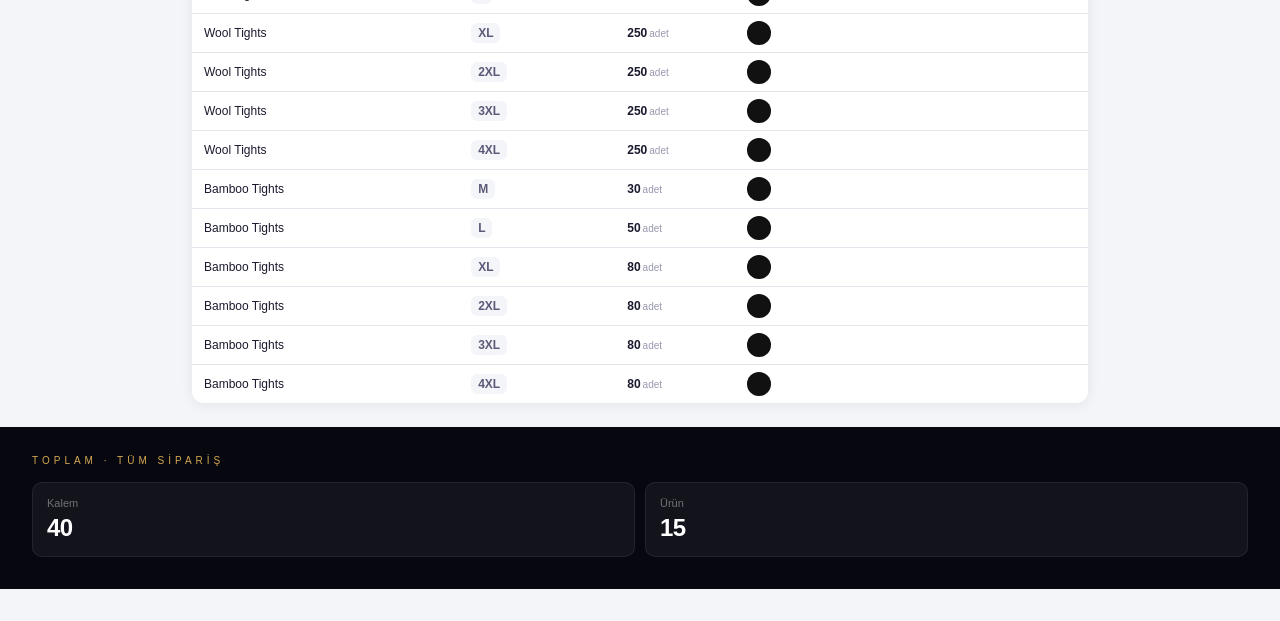
==== commit 42cb497d: "Add Turkish translation with language switcher, retire static PDF generator Refactors product data t" ====
--- a/public/order.html
+++ b/public/order.html
@@ -1,9 +1,9 @@
 <!DOCTYPE html>
-<html lang="ru">
+<html lang="tr">
 <head>
   <meta charset="UTF-8">
   <meta name="viewport" content="width=device-width, initial-scale=1.0, viewport-fit=cover">
-  <title>Заказ Август 2026 — Roksolana</title>
+  <title>Sipariş Ağustos 2026 — Roksolana</title>
   <style>
     :root {
       --dark:      #070710;
@@ -39,6 +39,7 @@
       padding-top: max(env(safe-area-inset-top), 18px);
       position: sticky; top: 0; z-index: 100;
       display: flex; align-items: center; justify-content: space-between;
+      flex-wrap: wrap; row-gap: 10px;
     }
     .hdr-left { display: flex; flex-direction: column; }
     .hdr-brand {
@@ -50,6 +51,22 @@
       font-size: 17px; font-weight: 700;
       color: #fff; letter-spacing: -.3px;
     }
+    .hdr-right { display: flex; align-items: center; gap: 10px; }
+    .lang-switch {
+      display: flex;
+      background: rgba(255,255,255,.06);
+      border: 1px solid rgba(255,255,255,.12);
+      border-radius: 8px;
+      overflow: hidden;
+    }
+    .lang-btn {
+      font-family: inherit; font-size: 11px; font-weight: 700;
+      color: rgba(255,255,255,.55); background: transparent; border: none;
+      padding: 7px 10px; cursor: pointer; white-space: nowrap;
+      transition: background .2s, color .2s;
+      -webkit-tap-highlight-color: transparent;
+    }
+    .lang-btn.active { background: rgba(212,168,83,.18); color: var(--gold2); }
     .hdr-pdf {
       display: flex; align-items: center; gap: 6px;
       padding: 8px 14px; border-radius: 8px;
@@ -62,6 +79,10 @@
     }
     .hdr-pdf:hover { background: rgba(212,168,83,.25); border-color: var(--gold); }
     .hdr-pdf svg { flex-shrink: 0; }
+
+    @media (max-width: 380px) {
+      .hdr-right { width: 100%; justify-content: space-between; }
+    }
 
     /* ── Print ── */
     @media print {
@@ -323,16 +344,22 @@
   <header class="hdr">
     <div class="hdr-left">
       <div class="hdr-brand">Roksolana</div>
-      <div class="hdr-title">Заказ · Август 2026</div>
+      <div class="hdr-title" id="hdrTitle">Sipariş · Ağustos 2026</div>
     </div>
-    <button class="hdr-pdf" onclick="window.print()">
-      <svg width="14" height="14" viewBox="0 0 24 24" fill="none" stroke="currentColor" stroke-width="2.2" stroke-linecap="round" stroke-linejoin="round">
-        <path d="M21 15v4a2 2 0 0 1-2 2H5a2 2 0 0 1-2-2v-4"/>
-        <polyline points="7 10 12 15 17 10"/>
-        <line x1="12" y1="15" x2="12" y2="3"/>
-      </svg>
-      PDF
-    </button>
+    <div class="hdr-right">
+      <div class="lang-switch" id="langSwitch">
+        <button class="lang-btn" data-lang="ru">🇷🇺 RU</button>
+        <button class="lang-btn" data-lang="tr">🇹🇷 TR</button>
+      </div>
+      <button class="hdr-pdf" onclick="window.print()">
+        <svg width="14" height="14" viewBox="0 0 24 24" fill="none" stroke="currentColor" stroke-width="2.2" stroke-linecap="round" stroke-linejoin="round">
+          <path d="M21 15v4a2 2 0 0 1-2 2H5a2 2 0 0 1-2-2v-4"/>
+          <polyline points="7 10 12 15 17 10"/>
+          <line x1="12" y1="15" x2="12" y2="3"/>
+        </svg>
+        PDF
+      </button>
+    </div>
   </header>
 
   <nav class="tabs" id="tabs"></nav>
@@ -343,79 +370,154 @@
     <div class="tt-swatch" id="tt-sw"></div>
     <div class="tt-name"  id="tt-nm"></div>
     <div class="tt-hex"   id="tt-hx"></div>
-    <div class="tt-hint"  id="tt-ht">нажмите чтобы скопировать</div>
+    <div class="tt-hint"  id="tt-ht"></div>
   </div>
 
   <script src="https://code.jquery.com/jquery-3.7.1.min.js"></script>
   <script>
+  const STRINGS = {
+    ru: {
+      docTitle: 'Заказ Август 2026 — Roksolana',
+      headerTitle: 'Заказ · Август 2026',
+      tabAll: 'Все',
+      catNames: { wool: 'Шерсть', cotton: 'Житомир', diab: 'Диабетические', tights: 'Колготки' },
+      sectionCatTotals: 'Итого по категориям',
+      groupLabels: { wool: 'Шерстяные носки', diab: 'Диабетические', cotton: 'Носки Житомир', woolTights: 'Колготки Шерсть', bambTights: 'Колготки Бамбук' },
+      sectionColorsByCat: 'Цвета по категориям',
+      prevOrder: 'По предыдущему заказу',
+      sectionDetailed: 'Детально · весь заказ',
+      thProduct: 'Продукт', thSize: 'Размер', thQty: 'Кол-во', thColors: 'Цвета',
+      badgeNew: '✦ Новинка',
+      ftrAllTitle: 'Итого · Весь заказ',
+      lblPositions: 'Позиций', lblProducts: 'Продуктов',
+      ftrCatTitlePrefix: 'Итого · ',
+      lblQty: 'Количество', lblNames: 'Наименований',
+      ttHint: 'нажмите чтобы скопировать', ttCopied: 'Скопировано ✓',
+      variantBlack: 'Чёрный',
+    },
+    tr: {
+      docTitle: 'Sipariş Ağustos 2026 — Roksolana',
+      headerTitle: 'Sipariş · Ağustos 2026',
+      tabAll: 'Tümü',
+      catNames: { wool: 'Yün', cotton: 'Jitomir', diab: 'Diyabetik', tights: 'Tayt' },
+      sectionCatTotals: 'Kategoriye Göre Toplam',
+      groupLabels: { wool: 'Yün Çoraplar', diab: 'Diyabetik', cotton: 'Jitomir Çorap', woolTights: 'Yün Tayt', bambTights: 'Bambu Tayt' },
+      sectionColorsByCat: 'Kategoriye Göre Renkler',
+      prevOrder: 'Önceki siparişe göre',
+      sectionDetailed: 'Detaylı · Tüm Sipariş',
+      thProduct: 'Ürün', thSize: 'Beden', thQty: 'Adet', thColors: 'Renkler',
+      badgeNew: '✦ Yeni',
+      ftrAllTitle: 'Toplam · Tüm Sipariş',
+      lblPositions: 'Kalem', lblProducts: 'Ürün',
+      ftrCatTitlePrefix: 'Toplam · ',
+      lblQty: 'Adet', lblNames: 'Ürün Çeşidi',
+      ttHint: 'kopyalamak için dokun', ttCopied: 'Kopyalandı ✓',
+      variantBlack: 'Siyah',
+    }
+  };
+
+  const COLOR_NAMES = {
+    processBlack:  { ru: 'Process Black',  tr: 'Process Black' },
+    pantone655:    { ru: 'Pantone 655',     tr: 'Pantone 655' },
+    pantone7540:   { ru: 'Pantone 7540',    tr: 'Pantone 7540' },
+    pantone7546:   { ru: 'Pantone 7546',    tr: 'Pantone 7546' },
+    pantone2695:   { ru: 'Pantone 2695',    tr: 'Pantone 2695' },
+    classicWhite:  { ru: 'Classic White',   tr: 'Classic White' },
+    jetBlack:      { ru: 'Jet Black',       tr: 'Jet Black' },
+    greyHeather:   { ru: 'Grey Heather',    tr: 'Grey Heather' },
+    sageGreen:     { ru: 'Sage Green',      tr: 'Sage Green' },
+    softLavender:  { ru: 'Soft Lavender',   tr: 'Soft Lavender' },
+    mint:          { ru: 'Mint',            tr: 'Mint' },
+    black:         { ru: 'Чёрный',          tr: 'Siyah' },
+    steelBlue:     { ru: 'Стальной синий',  tr: 'Çelik Mavisi' },
+    brown:         { ru: 'Коричневый',      tr: 'Kahverengi' },
+    white:         { ru: 'Белый',           tr: 'Beyaz' },
+    beige:         { ru: 'Бежевый',         tr: 'Bej' },
+    lightGrey:     { ru: 'Светло-серый',    tr: 'Açık Gri' },
+  };
+
+  const UNIT_LABELS = {
+    dz:  { ru: 'dz',  tr: 'dz' },
+    pcs: { ru: 'шт',  tr: 'adet' },
+  };
+
+  let lang = localStorage.getItem('roksolana_lang') || 'tr';
+
+  const COLORS_LXL = [{h:'#231F20',k:'processBlack'},{h:'#1C2C5F',k:'pantone655'},{h:'#717073',k:'pantone7540'},{h:'#4A5769',k:'pantone7546'}];
+  const COLORS_SM  = [{h:'#FFFFFF',k:'classicWhite'},{h:'#0A0A0A',k:'jetBlack'},{h:'#9E9E9E',k:'greyHeather'},{h:'#879884',k:'sageGreen'},{h:'#E6E6FA',k:'softLavender'},{h:'#AAF0D1',k:'mint'}];
+
   const CATS = [
     {
-      id: 'wool', name: 'Шерсть',
+      id: 'wool',
       items: [
-        { p:'Dog Wool Socks',    s:'L/XL', q:50,  u:'dz', n:false, c:[{h:'#231F20',t:'Process Black'},{h:'#1C2C5F',t:'Pantone 655'},{h:'#717073',t:'Pantone 7540'},{h:'#4A5769',t:'Pantone 7546'}] },
-        { p:'Dog Wool Socks',    s:'S/M',  q:100, u:'dz', n:false, c:[{h:'#FFFFFF',t:'Classic White'},{h:'#0A0A0A',t:'Jet Black'},{h:'#9E9E9E',t:'Grey Heather'},{h:'#879884',t:'Sage Green'},{h:'#E6E6FA',t:'Soft Lavender'},{h:'#AAF0D1',t:'Mint'}] },
-        { p:'Rabbit Wool Socks', s:'L/XL', q:50,  u:'dz', n:false, c:[{h:'#231F20',t:'Process Black'},{h:'#1C2C5F',t:'Pantone 655'},{h:'#717073',t:'Pantone 7540'},{h:'#4A5769',t:'Pantone 7546'}] },
-        { p:'Rabbit Wool Socks', s:'S/M',  q:100, u:'dz', n:false, c:[{h:'#FFFFFF',t:'Classic White'},{h:'#0A0A0A',t:'Jet Black'},{h:'#9E9E9E',t:'Grey Heather'},{h:'#879884',t:'Sage Green'},{h:'#E6E6FA',t:'Soft Lavender'},{h:'#AAF0D1',t:'Mint'}] },
-        { p:'Yak Wool Socks',    s:'L/XL', q:75,  u:'dz', n:false, c:[{h:'#231F20',t:'Process Black'},{h:'#1C2C5F',t:'Pantone 655'},{h:'#717073',t:'Pantone 7540'},{h:'#4A5769',t:'Pantone 7546'}] },
-        { p:'Yak Wool Socks',    s:'S/M',  q:100, u:'dz', n:false, c:[{h:'#FFFFFF',t:'Classic White'},{h:'#0A0A0A',t:'Jet Black'},{h:'#9E9E9E',t:'Grey Heather'},{h:'#879884',t:'Sage Green'},{h:'#E6E6FA',t:'Soft Lavender'},{h:'#AAF0D1',t:'Mint'}] },
-        { p:'Alpaca Wool Socks', s:'L/XL', q:100, u:'dz', n:false, c:[{h:'#231F20',t:'Process Black'},{h:'#1C2C5F',t:'Pantone 655'},{h:'#717073',t:'Pantone 7540'},{h:'#4A5769',t:'Pantone 7546'}] },
-        { p:'Alpaca Wool Socks', s:'S/M',  q:140, u:'dz', n:false, c:[{h:'#FFFFFF',t:'Classic White'},{h:'#0A0A0A',t:'Jet Black'},{h:'#9E9E9E',t:'Grey Heather'},{h:'#879884',t:'Sage Green'},{h:'#E6E6FA',t:'Soft Lavender'},{h:'#AAF0D1',t:'Mint'}] },
-        { p:'Bear Wool Socks',   s:'L/XL', q:100, u:'dz', n:false, c:[], note:'По предыдущему заказу' },
-        { p:'Bear Wool Socks',   s:'S/M',  q:100, u:'dz', n:false, c:[], note:'По предыдущему заказу' },
-        { p:'Mink Wool Socks',   s:'L/XL', q:25,  u:'dz', n:true,  c:[{h:'#231F20',t:'Process Black'},{h:'#1C2C5F',t:'Pantone 655'},{h:'#717073',t:'Pantone 7540'},{h:'#4A5769',t:'Pantone 7546'}] },
-        { p:'Mink Wool Socks',   s:'S/M',  q:25,  u:'dz', n:true,  c:[{h:'#FFFFFF',t:'Classic White'},{h:'#0A0A0A',t:'Jet Black'},{h:'#9E9E9E',t:'Grey Heather'},{h:'#879884',t:'Sage Green'},{h:'#E6E6FA',t:'Soft Lavender'},{h:'#AAF0D1',t:'Mint'}] },
-        { p:'Camel Wool Socks',  s:'L/XL', q:25,  u:'dz', n:true,  c:[{h:'#231F20',t:'Process Black'},{h:'#1C2C5F',t:'Pantone 655'},{h:'#717073',t:'Pantone 7540'},{h:'#4A5769',t:'Pantone 7546'}] },
-        { p:'Camel Wool Socks',  s:'S/M',  q:25,  u:'dz', n:true,  c:[{h:'#FFFFFF',t:'Classic White'},{h:'#0A0A0A',t:'Jet Black'},{h:'#9E9E9E',t:'Grey Heather'},{h:'#879884',t:'Sage Green'},{h:'#E6E6FA',t:'Soft Lavender'},{h:'#AAF0D1',t:'Mint'}] },
-        { p:'Bison Wool Socks',  s:'L/XL', q:50,  u:'dz', n:true,  c:[{h:'#231F20',t:'Process Black'},{h:'#1C2C5F',t:'Pantone 655'},{h:'#717073',t:'Pantone 7540'},{h:'#4A5769',t:'Pantone 7546'}] },
-        { p:'Bison Wool Socks',  s:'S/M',  q:50,  u:'dz', n:true,  c:[{h:'#FFFFFF',t:'Classic White'},{h:'#0A0A0A',t:'Jet Black'},{h:'#9E9E9E',t:'Grey Heather'},{h:'#879884',t:'Sage Green'},{h:'#E6E6FA',t:'Soft Lavender'},{h:'#AAF0D1',t:'Mint'}] },
+        { p:'Dog Wool Socks',    s:'L/XL', q:50,  u:'dz', n:false, c:COLORS_LXL },
+        { p:'Dog Wool Socks',    s:'S/M',  q:100, u:'dz', n:false, c:COLORS_SM },
+        { p:'Rabbit Wool Socks', s:'L/XL', q:50,  u:'dz', n:false, c:COLORS_LXL },
+        { p:'Rabbit Wool Socks', s:'S/M',  q:100, u:'dz', n:false, c:COLORS_SM },
+        { p:'Yak Wool Socks',    s:'L/XL', q:75,  u:'dz', n:false, c:COLORS_LXL },
+        { p:'Yak Wool Socks',    s:'S/M',  q:100, u:'dz', n:false, c:COLORS_SM },
+        { p:'Alpaca Wool Socks', s:'L/XL', q:100, u:'dz', n:false, c:COLORS_LXL },
+        { p:'Alpaca Wool Socks', s:'S/M',  q:140, u:'dz', n:false, c:COLORS_SM },
+        { p:'Bear Wool Socks',   s:'L/XL', q:100, u:'dz', n:false, c:[], note:true },
+        { p:'Bear Wool Socks',   s:'S/M',  q:100, u:'dz', n:false, c:[], note:true },
+        { p:'Mink Wool Socks',   s:'L/XL', q:25,  u:'dz', n:true,  c:COLORS_LXL },
+        { p:'Mink Wool Socks',   s:'S/M',  q:25,  u:'dz', n:true,  c:COLORS_SM },
+        { p:'Camel Wool Socks',  s:'L/XL', q:25,  u:'dz', n:true,  c:COLORS_LXL },
+        { p:'Camel Wool Socks',  s:'S/M',  q:25,  u:'dz', n:true,  c:COLORS_SM },
+        { p:'Bison Wool Socks',  s:'L/XL', q:50,  u:'dz', n:true,  c:COLORS_LXL },
+        { p:'Bison Wool Socks',  s:'S/M',  q:50,  u:'dz', n:true,  c:COLORS_SM },
       ]
     },
     {
-      id: 'cotton', name: 'Житомир',
+      id: 'cotton',
       items: [
-        { p:'Zhytomyr Cotton', s:'L/XL', q:240, u:'dz', n:false, c:[{h:'#231F20',t:'Process Black'},{h:'#1C2C5F',t:'Pantone 655'},{h:'#717073',t:'Pantone 7540'},{h:'#4A5769',t:'Pantone 7546'}] },
-        { p:'Zhytomyr Cotton', s:'S/M',  q:60,  u:'dz', n:false, c:[{h:'#FFFFFF',t:'Classic White'},{h:'#0A0A0A',t:'Jet Black'},{h:'#9E9E9E',t:'Grey Heather'},{h:'#879884',t:'Sage Green'},{h:'#1C2C5F',t:'Pantone 655'},{h:'#3D1A5C',t:'Pantone 2695'}] },
+        { p:'Zhytomyr Cotton', s:'L/XL', q:240, u:'dz', n:false, c:COLORS_LXL },
+        { p:'Zhytomyr Cotton', s:'S/M',  q:60,  u:'dz', n:false, c:[{h:'#FFFFFF',k:'classicWhite'},{h:'#0A0A0A',k:'jetBlack'},{h:'#9E9E9E',k:'greyHeather'},{h:'#879884',k:'sageGreen'},{h:'#1C2C5F',k:'pantone655'},{h:'#3D1A5C',k:'pantone2695'}] },
       ]
     },
     {
-      id: 'diab', name: 'Диабетические',
+      id: 'diab',
       items: [
-        { p:'Diabetic Mesh',    s:'OneSize', q:50,  u:'dz', n:false, c:[{h:'#231F20',t:'Process Black'},{h:'#1C2C5F',t:'Pantone 655'},{h:'#717073',t:'Pantone 7540'},{h:'#FFFFFF',t:'Classic White'}] },
-        { p:'Diabetic Cotton',  s:'S/M',     q:200, u:'dz', n:false, c:[{h:'#FFFFFF',t:'Classic White'},{h:'#0A0A0A',t:'Jet Black'},{h:'#9E9E9E',t:'Grey Heather'},{h:'#879884',t:'Sage Green'},{h:'#E6E6FA',t:'Soft Lavender'},{h:'#AAF0D1',t:'Mint'}] },
-        { p:'Diabetic Cotton',  s:'M/L',     q:400, u:'dz', n:false, c:[{h:'#111111',t:'Чёрный'},{h:'#4880A0',t:'Стальной синий'},{h:'#907050',t:'Коричневый'},{h:'#F5F5F5',t:'Белый'},{h:'#D8C8A0',t:'Бежевый'},{h:'#C0C0C0',t:'Светло-серый'}] },
-        { p:'Diabetic Cotton',  s:'L/XL',    q:400, u:'dz', n:false, c:[{h:'#231F20',t:'Process Black'},{h:'#1C2C5F',t:'Pantone 655'},{h:'#717073',t:'Pantone 7540'},{h:'#4A5769',t:'Pantone 7546'}] },
-        { p:'Diabetic Cotton · Чёрный', s:'S/M',  q:50,  u:'dz', n:false, c:[{h:'#111111',t:'Чёрный'}] },
-        { p:'Diabetic Cotton · Чёрный', s:'M/L',  q:100, u:'dz', n:false, c:[{h:'#111111',t:'Чёрный'}] },
-        { p:'Diabetic Cotton · Чёрный', s:'L/XL', q:100, u:'dz', n:false, c:[{h:'#111111',t:'Чёрный'}] },
-        { p:'Diabetic Lavender',s:'S/M',     q:50,  u:'dz', n:false, c:[{h:'#FFFFFF',t:'Classic White'},{h:'#0A0A0A',t:'Jet Black'},{h:'#9E9E9E',t:'Grey Heather'},{h:'#879884',t:'Sage Green'},{h:'#E6E6FA',t:'Soft Lavender'},{h:'#AAF0D1',t:'Mint'}] },
-        { p:'Diabetic Lavender',s:'M/L',     q:100, u:'dz', n:false, c:[{h:'#FFFFFF',t:'Classic White'},{h:'#0A0A0A',t:'Jet Black'},{h:'#9E9E9E',t:'Grey Heather'},{h:'#879884',t:'Sage Green'},{h:'#E6E6FA',t:'Soft Lavender'},{h:'#AAF0D1',t:'Mint'}] },
-        { p:'Diabetic Lavender',s:'L/XL',    q:100, u:'dz', n:false, c:[{h:'#231F20',t:'Process Black'},{h:'#1C2C5F',t:'Pantone 655'},{h:'#717073',t:'Pantone 7540'},{h:'#4A5769',t:'Pantone 7546'}] },
+        { p:'Diabetic Mesh',    s:'OneSize', q:50,  u:'dz', n:false, c:[{h:'#231F20',k:'processBlack'},{h:'#1C2C5F',k:'pantone655'},{h:'#717073',k:'pantone7540'},{h:'#FFFFFF',k:'classicWhite'}] },
+        { p:'Diabetic Cotton',  s:'S/M',     q:200, u:'dz', n:false, c:COLORS_SM },
+        { p:'Diabetic Cotton',  s:'M/L',     q:400, u:'dz', n:false, c:[{h:'#111111',k:'black'},{h:'#4880A0',k:'steelBlue'},{h:'#907050',k:'brown'},{h:'#F5F5F5',k:'white'},{h:'#D8C8A0',k:'beige'},{h:'#C0C0C0',k:'lightGrey'}] },
+        { p:'Diabetic Cotton',  s:'L/XL',    q:400, u:'dz', n:false, c:COLORS_LXL },
+        { p:'Diabetic Cotton',  s:'S/M',  q:50,  u:'dz', n:false, variant:'black', c:[{h:'#111111',k:'black'}] },
+        { p:'Diabetic Cotton',  s:'M/L',  q:100, u:'dz', n:false, variant:'black', c:[{h:'#111111',k:'black'}] },
+        { p:'Diabetic Cotton',  s:'L/XL', q:100, u:'dz', n:false, variant:'black', c:[{h:'#111111',k:'black'}] },
+        { p:'Diabetic Lavender',s:'S/M',     q:50,  u:'dz', n:false, c:COLORS_SM },
+        { p:'Diabetic Lavender',s:'M/L',     q:100, u:'dz', n:false, c:COLORS_SM },
+        { p:'Diabetic Lavender',s:'L/XL',    q:100, u:'dz', n:false, c:COLORS_LXL },
       ]
     },
     {
-      id: 'tights', name: 'Колготки',
+      id: 'tights',
       items: [
-        { p:'Wool Tights',   s:'M',   q:120, u:'шт', n:true, c:[{h:'#111111',t:'Чёрный'}] },
-        { p:'Wool Tights',   s:'L',   q:180, u:'шт', n:true, c:[{h:'#111111',t:'Чёрный'}] },
-        { p:'Wool Tights',   s:'XL',  q:250, u:'шт', n:true, c:[{h:'#111111',t:'Чёрный'}] },
-        { p:'Wool Tights',   s:'2XL', q:250, u:'шт', n:true, c:[{h:'#111111',t:'Чёрный'}] },
-        { p:'Wool Tights',   s:'3XL', q:250, u:'шт', n:true, c:[{h:'#111111',t:'Чёрный'}] },
-        { p:'Wool Tights',   s:'4XL', q:250, u:'шт', n:true, c:[{h:'#111111',t:'Чёрный'}] },
-        { p:'Bamboo Tights', s:'M',   q:30,  u:'шт', n:true, c:[{h:'#111111',t:'Чёрный'}] },
-        { p:'Bamboo Tights', s:'L',   q:50,  u:'шт', n:true, c:[{h:'#111111',t:'Чёрный'}] },
-        { p:'Bamboo Tights', s:'XL',  q:80,  u:'шт', n:true, c:[{h:'#111111',t:'Чёрный'}] },
-        { p:'Bamboo Tights', s:'2XL', q:80,  u:'шт', n:true, c:[{h:'#111111',t:'Чёрный'}] },
-        { p:'Bamboo Tights', s:'3XL', q:80,  u:'шт', n:true, c:[{h:'#111111',t:'Чёрный'}] },
-        { p:'Bamboo Tights', s:'4XL', q:80,  u:'шт', n:true, c:[{h:'#111111',t:'Чёрный'}] },
+        { p:'Wool Tights',   s:'M',   q:120, u:'pcs', n:true, c:[{h:'#111111',k:'black'}] },
+        { p:'Wool Tights',   s:'L',   q:180, u:'pcs', n:true, c:[{h:'#111111',k:'black'}] },
+        { p:'Wool Tights',   s:'XL',  q:250, u:'pcs', n:true, c:[{h:'#111111',k:'black'}] },
+        { p:'Wool Tights',   s:'2XL', q:250, u:'pcs', n:true, c:[{h:'#111111',k:'black'}] },
+        { p:'Wool Tights',   s:'3XL', q:250, u:'pcs', n:true, c:[{h:'#111111',k:'black'}] },
+        { p:'Wool Tights',   s:'4XL', q:250, u:'pcs', n:true, c:[{h:'#111111',k:'black'}] },
+        { p:'Bamboo Tights', s:'M',   q:30,  u:'pcs', n:true, c:[{h:'#111111',k:'black'}] },
+        { p:'Bamboo Tights', s:'L',   q:50,  u:'pcs', n:true, c:[{h:'#111111',k:'black'}] },
+        { p:'Bamboo Tights', s:'XL',  q:80,  u:'pcs', n:true, c:[{h:'#111111',k:'black'}] },
+        { p:'Bamboo Tights', s:'2XL', q:80,  u:'pcs', n:true, c:[{h:'#111111',k:'black'}] },
+        { p:'Bamboo Tights', s:'3XL', q:80,  u:'pcs', n:true, c:[{h:'#111111',k:'black'}] },
+        { p:'Bamboo Tights', s:'4XL', q:80,  u:'pcs', n:true, c:[{h:'#111111',k:'black'}] },
       ]
     }
   ];
+
+  function prodKey(r) { return r.p + '|' + (r.variant || ''); }
+  function colorName(key) { return COLOR_NAMES[key][lang]; }
 
   function groupBy(items) {
     const map = new Map();
     items.forEach(r => {
-      if (!map.has(r.p)) map.set(r.p, { p: r.p, n: r.n, rows: [] });
-      map.get(r.p).rows.push(r);
+      const key = prodKey(r);
+      if (!map.has(key)) map.set(key, { p: r.p, variant: r.variant, n: r.n, rows: [] });
+      map.get(key).rows.push(r);
     });
     return [...map.values()];
   }
@@ -426,17 +528,46 @@
     items.forEach(r => {
       if (r.note) { notes.push(r); return; }
       r.c.forEach(c => {
-        if (!map.has(c.h)) map.set(c.h, {t: c.t, qty: 0, u: r.u});
-        map.get(c.h).qty += r.q;
+        if (!map.has(c.k)) map.set(c.k, { h: c.h, qty: 0, u: r.u });
+        map.get(c.k).qty += r.q;
       });
     });
     return {
-      colors: [...map.entries()].map(([h, v]) => ({h, ...v})).sort((a, b) => b.qty - a.qty),
+      colors: [...map.entries()].map(([k, v]) => ({k, ...v})).sort((a, b) => b.qty - a.qty),
       notes
     };
   }
 
+  function swatchesHTML(row) {
+    if (row.note) return `<span class="sw-note">${STRINGS[lang].prevOrder}</span>`;
+    if (!row.c.length) return '<span class="sw-tbd">?</span>';
+    return row.c.map(c =>
+      `<span class="sw" style="background:${c.h}" data-h="${c.h}" data-k="${c.k}"></span>`
+    ).join('');
+  }
+
+  function buildSection(cat) {
+    const S = STRINGS[lang];
+    const groups = groupBy(cat.items);
+    let h = `<div class="section" id="s-${cat.id}">`;
+    groups.forEach(g => {
+      const label = g.p + (g.variant ? ' · ' + S.variantBlack : '');
+      h += `<div class="card${g.n ? ' is-new' : ''}">`;
+      h += `<div class="card-head"><span class="prod-name">${label}</span>${g.n ? `<span class="badge-new">${S.badgeNew}</span>` : ''}</div>`;
+      g.rows.forEach(r => {
+        h += `<div class="srow">
+          <span class="sz">${r.s}</span>
+          <span class="qty">${r.q}<em>${UNIT_LABELS[r.u][lang]}</em></span>
+          <div class="swatches">${swatchesHTML(r)}</div>
+        </div>`;
+      });
+      h += '</div>';
+    });
+    return h + '</div>';
+  }
+
   function buildAllSection() {
+    const S = STRINGS[lang];
     const wool   = CATS.find(c => c.id === 'wool').items;
     const cotton = CATS.find(c => c.id === 'cotton').items;
     const diab   = CATS.find(c => c.id === 'diab').items;
@@ -448,56 +579,57 @@
     let h = '<div class="section" id="s-all">';
 
     // 1. Category totals
-    h += `<div class="all-section-title" style="margin-top:0">Итого по категориям</div>
+    h += `<div class="all-section-title" style="margin-top:0">${S.sectionCatTotals}</div>
     <div class="all-totals-grid">
-      <div class="all-total-card"><div class="atc-lbl">Шерстяные носки</div><div class="atc-val">${sum(wool)}<span>dz</span></div></div>
-      <div class="all-total-card"><div class="atc-lbl">Диабетические</div><div class="atc-val">${sum(diab)}<span>dz</span></div></div>
-      <div class="all-total-card"><div class="atc-lbl">Носки Житомир</div><div class="atc-val">${sum(cotton)}<span>dz</span></div></div>
-      <div class="all-total-card"><div class="atc-lbl">Колготки Шерсть</div><div class="atc-val">${sum(woolT)}<span>шт</span></div></div>
-      <div class="all-total-card"><div class="atc-lbl">Колготки Бамбук</div><div class="atc-val">${sum(bambT)}<span>шт</span></div></div>
+      <div class="all-total-card"><div class="atc-lbl">${S.groupLabels.wool}</div><div class="atc-val">${sum(wool)}<span>${UNIT_LABELS.dz[lang]}</span></div></div>
+      <div class="all-total-card"><div class="atc-lbl">${S.groupLabels.diab}</div><div class="atc-val">${sum(diab)}<span>${UNIT_LABELS.dz[lang]}</span></div></div>
+      <div class="all-total-card"><div class="atc-lbl">${S.groupLabels.cotton}</div><div class="atc-val">${sum(cotton)}<span>${UNIT_LABELS.dz[lang]}</span></div></div>
+      <div class="all-total-card"><div class="atc-lbl">${S.groupLabels.woolTights}</div><div class="atc-val">${sum(woolT)}<span>${UNIT_LABELS.pcs[lang]}</span></div></div>
+      <div class="all-total-card"><div class="atc-lbl">${S.groupLabels.bambTights}</div><div class="atc-val">${sum(bambT)}<span>${UNIT_LABELS.pcs[lang]}</span></div></div>
     </div>`;
 
     // 2. Color breakdown per group
     const groups = [
-      {label: 'Шерстяные носки', items: wool, unit: 'dz'},
-      {label: 'Диабетические', items: diab, unit: 'dz'},
-      {label: 'Носки Житомир', items: cotton, unit: 'dz'},
-      {label: 'Колготки Шерсть', items: woolT, unit: 'шт'},
-      {label: 'Колготки Бамбук', items: bambT, unit: 'шт'},
+      {label: S.groupLabels.wool, items: wool, unit: 'dz'},
+      {label: S.groupLabels.diab, items: diab, unit: 'dz'},
+      {label: S.groupLabels.cotton, items: cotton, unit: 'dz'},
+      {label: S.groupLabels.woolTights, items: woolT, unit: 'pcs'},
+      {label: S.groupLabels.bambTights, items: bambT, unit: 'pcs'},
     ];
-    h += `<div class="all-section-title">Цвета по категориям</div>`;
+    h += `<div class="all-section-title">${S.sectionColorsByCat}</div>`;
     groups.forEach(({label, items, unit}) => {
       const {colors, notes} = colorStats(items);
       h += `<div class="all-color-group"><div class="acg-title">${label}</div>`;
       colors.forEach(c => {
         h += `<div class="acg-row">
-          <span class="sw" style="background:${c.h}" data-h="${c.h}" data-t="${c.t}"></span>
-          <span class="acg-name">${c.t}</span>
-          <span class="acg-qty">${c.qty}<em>${unit}</em></span>
+          <span class="sw" style="background:${c.h}" data-h="${c.h}" data-k="${c.k}"></span>
+          <span class="acg-name">${colorName(c.k)}</span>
+          <span class="acg-qty">${c.qty}<em>${UNIT_LABELS[unit][lang]}</em></span>
         </div>`;
       });
       notes.forEach(r => {
         h += `<div class="acg-row">
           <span class="sw-tbd">?</span>
-          <span class="acg-name" style="font-style:italic;color:var(--text2)">${r.p} · ${r.s} — По предыдущему заказу</span>
-          <span class="acg-qty">${r.q}<em>${r.u}</em></span>
+          <span class="acg-name" style="font-style:italic;color:var(--text2)">${r.p} · ${r.s} — ${S.prevOrder}</span>
+          <span class="acg-qty">${r.q}<em>${UNIT_LABELS[r.u][lang]}</em></span>
         </div>`;
       });
       h += '</div>';
     });
 
     // 3. Detailed table
-    h += `<div class="all-section-title">Детально · весь заказ</div>
+    h += `<div class="all-section-title">${S.sectionDetailed}</div>
     <div class="all-table-wrap"><table class="all-table">
-      <thead><tr><th>Продукт</th><th>Размер</th><th>Кол-во</th><th>Цвета</th></tr></thead>
+      <thead><tr><th>${S.thProduct}</th><th>${S.thSize}</th><th>${S.thQty}</th><th>${S.thColors}</th></tr></thead>
       <tbody>`;
     CATS.forEach(cat => {
-      h += `<tr class="atr-cat"><td colspan="4">${cat.name}</td></tr>`;
+      h += `<tr class="atr-cat"><td colspan="4">${S.catNames[cat.id]}</td></tr>`;
       cat.items.forEach(r => {
+        const label = r.p + (r.variant ? ' · ' + S.variantBlack : '');
         h += `<tr>
-          <td>${r.p}</td>
+          <td>${label}</td>
           <td><span class="sz" style="min-width:auto">${r.s}</span></td>
-          <td><span class="at-qty">${r.q}</span><span class="at-unit">${r.u}</span></td>
+          <td><span class="at-qty">${r.q}</span><span class="at-unit">${UNIT_LABELS[r.u][lang]}</span></td>
           <td><div class="swatches">${swatchesHTML(r)}</div></td>
         </tr>`;
       });
@@ -506,53 +638,76 @@
     return h;
   }
 
-  function swatchesHTML(row) {
-    if (row.note) return `<span class="sw-note">${row.note}</span>`;
-    if (!row.c.length) return '<span class="sw-tbd">?</span>';
-    return row.c.map(c =>
-      `<span class="sw" style="background:${c.h}" data-h="${c.h}" data-t="${c.t}"></span>`
-    ).join('');
+  function renderFooter(catId) {
+    const S = STRINGS[lang];
+    if (catId === 'all') {
+      const pos   = CATS.reduce((s, c) => s + c.items.length, 0);
+      const prods = CATS.reduce((s, c) => s + new Set(c.items.map(prodKey)).size, 0);
+      $('#ftr').html(`
+        <div class="ftr-label">${S.ftrAllTitle}</div>
+        <div class="totals" style="grid-template-columns:1fr 1fr">
+          <div class="tc"><div class="tc-lbl">${S.lblPositions}</div><div class="tc-val">${pos}</div></div>
+          <div class="tc"><div class="tc-lbl">${S.lblProducts}</div><div class="tc-val">${prods}</div></div>
+        </div>
+      `);
+      return;
+    }
+    const cat = CATS.find(c => c.id === catId);
+    const total = cat.items.reduce((s, r) => s + r.q, 0);
+    const unit  = UNIT_LABELS[cat.items[0]?.u || 'dz'][lang];
+    const prods = new Set(cat.items.map(prodKey)).size;
+    $('#ftr').html(`
+      <div class="ftr-label">${S.ftrCatTitlePrefix}${S.catNames[catId]}</div>
+      <div class="totals" style="grid-template-columns:1fr 1fr">
+        <div class="tc">
+          <div class="tc-lbl">${S.lblQty}</div>
+          <div class="tc-val">${total}<span>${unit}</span></div>
+        </div>
+        <div class="tc">
+          <div class="tc-lbl">${S.lblNames}</div>
+          <div class="tc-val">${prods}</div>
+        </div>
+      </div>
+    `);
   }
 
-  function buildSection(cat) {
-    const groups = groupBy(cat.items);
-    let h = `<div class="section" id="s-${cat.id}">`;
-    groups.forEach(g => {
-      h += `<div class="card${g.n ? ' is-new' : ''}">`;
-      h += `<div class="card-head"><span class="prod-name">${g.p}</span>${g.n ? '<span class="badge-new">✦ Новинка</span>' : ''}</div>`;
-      g.rows.forEach(r => {
-        h += `<div class="srow">
-          <span class="sz">${r.s}</span>
-          <span class="qty">${r.q}<em>${r.u}</em></span>
-          <div class="swatches">${swatchesHTML(r)}</div>
-        </div>`;
-      });
-      h += '</div>';
-    });
-    return h + '</div>';
+  function render() {
+    document.documentElement.lang = lang;
+    document.title = STRINGS[lang].docTitle;
+    $('#hdrTitle').text(STRINGS[lang].headerTitle);
+    $('.lang-btn').removeClass('active');
+    $(`.lang-btn[data-lang="${lang}"]`).addClass('active');
+
+    const activeId = $('.tab.active').data('id') || 'all';
+
+    const $tabs = $('#tabs').empty();
+    const $content = $('#content').empty();
+
+    const totalProds = CATS.reduce((s, c) => s + new Set(c.items.map(prodKey)).size, 0);
+    $tabs.append(`<div class="tab${activeId === 'all' ? ' active' : ''}" data-id="all">${STRINGS[lang].tabAll}<span class="cnt">${totalProds}</span></div>`);
+    const $allSection = $(buildAllSection());
+    if (activeId === 'all') $allSection.addClass('active');
+    $content.append($allSection);
+
+    CATS.forEach(cat => {
+      const unique = new Set(cat.items.map(prodKey)).size;
+      $tabs.append(`<div class="tab${activeId === cat.id ? ' active' : ''}" data-id="${cat.id}">${STRINGS[lang].catNames[cat.id]}<span class="cnt">${unique}</span></div>`);
+      const $sec = $(buildSection(cat));
+      if (activeId === cat.id) $sec.addClass('active');
+      $content.append($sec);
+    });
+
+    renderFooter(activeId);
   }
 
   $(function () {
-    const $tabs = $('#tabs'), $content = $('#content');
-
-    // "Все" tab
-    const totalProds = CATS.reduce((s, c) => s + new Set(c.items.map(r => r.p)).size, 0);
-    $tabs.append(`<div class="tab active" data-id="all">Все<span class="cnt">${totalProds}</span></div>`);
-    $content.append($(buildAllSection()).addClass('active'));
-
-    // Category tabs + sections
-    CATS.forEach(cat => {
-      const unique = new Set(cat.items.map(r => r.p)).size;
-      $tabs.append(`<div class="tab" data-id="${cat.id}">${cat.name}<span class="cnt">${unique}</span></div>`);
-      $content.append($(buildSection(cat)));
-    });
-
-    // Sticky tabs offset
+    render();
+
     const hdrH = $('.hdr').outerHeight();
     $('.tabs').css('top', hdrH);
 
     // Tab switch
-    $tabs.on('click', '.tab', function () {
+    $('#tabs').on('click', '.tab', function () {
       const id = $(this).data('id');
       $('.tab').removeClass('active');
       $(this).addClass('active');
@@ -563,50 +718,25 @@
       window.scrollTo({ top: hdrH + $('.tabs').outerHeight(), behavior: 'smooth' });
     });
 
-    // Footer
-    function renderFooter(catId) {
-      if (catId === 'all') {
-        const pos   = CATS.reduce((s, c) => s + c.items.length, 0);
-        const prods = CATS.reduce((s, c) => s + new Set(c.items.map(r => r.p)).size, 0);
-        $('#ftr').html(`
-          <div class="ftr-label">Итого · Весь заказ</div>
-          <div class="totals" style="grid-template-columns:1fr 1fr">
-            <div class="tc"><div class="tc-lbl">Позиций</div><div class="tc-val">${pos}</div></div>
-            <div class="tc"><div class="tc-lbl">Продуктов</div><div class="tc-val">${prods}</div></div>
-          </div>
-        `);
-        return;
-      }
-      const cat = CATS.find(c => c.id === catId);
-      const total = cat.items.reduce((s, r) => s + r.q, 0);
-      const unit  = cat.items[0]?.u || 'dz';
-      const prods = new Set(cat.items.map(r => r.p)).size;
-      $('#ftr').html(`
-        <div class="ftr-label">Итого · ${cat.name}</div>
-        <div class="totals" style="grid-template-columns:1fr 1fr">
-          <div class="tc">
-            <div class="tc-lbl">Количество</div>
-            <div class="tc-val">${total}<span>${unit}</span></div>
-          </div>
-          <div class="tc">
-            <div class="tc-lbl">Наименований</div>
-            <div class="tc-val">${prods}</div>
-          </div>
-        </div>
-      `);
-    }
-    renderFooter('all');
+    // Language switch
+    $('#langSwitch').on('click', '.lang-btn', function () {
+      const newLang = $(this).data('lang');
+      if (newLang === lang) return;
+      lang = newLang;
+      localStorage.setItem('roksolana_lang', lang);
+      render();
+    });
 
     // Tooltip
     const $tt = $('#tt'), $sw = $('#tt-sw'), $nm = $('#tt-nm'), $hx = $('#tt-hx'), $ht = $('#tt-ht');
     let $active = null;
 
     function showTT($el) {
-      const hex = $el.data('h'), name = $el.data('t');
+      const hex = $el.data('h'), key = $el.data('k');
       $sw.css('background', hex);
-      $nm.text(name);
+      $nm.text(colorName(key));
       $hx.text(hex.toUpperCase());
-      $ht.text('нажмите чтобы скопировать').removeClass('ok');
+      $ht.text(STRINGS[lang].ttHint).removeClass('ok');
       $tt.addClass('on');
       $active = $el;
 
@@ -633,7 +763,7 @@
       const hex = $hx.text();
       if (navigator.clipboard) {
         navigator.clipboard.writeText(hex).then(() => {
-          $ht.text('Скопировано ✓').addClass('ok');
+          $ht.text(STRINGS[lang].ttCopied).addClass('ok');
           setTimeout(hideTooltip, 900);
         });
       } else { hideTooltip(); }
@@ -647,4 +777,4 @@
   });
   </script>
 </body>
-</html>+</html>
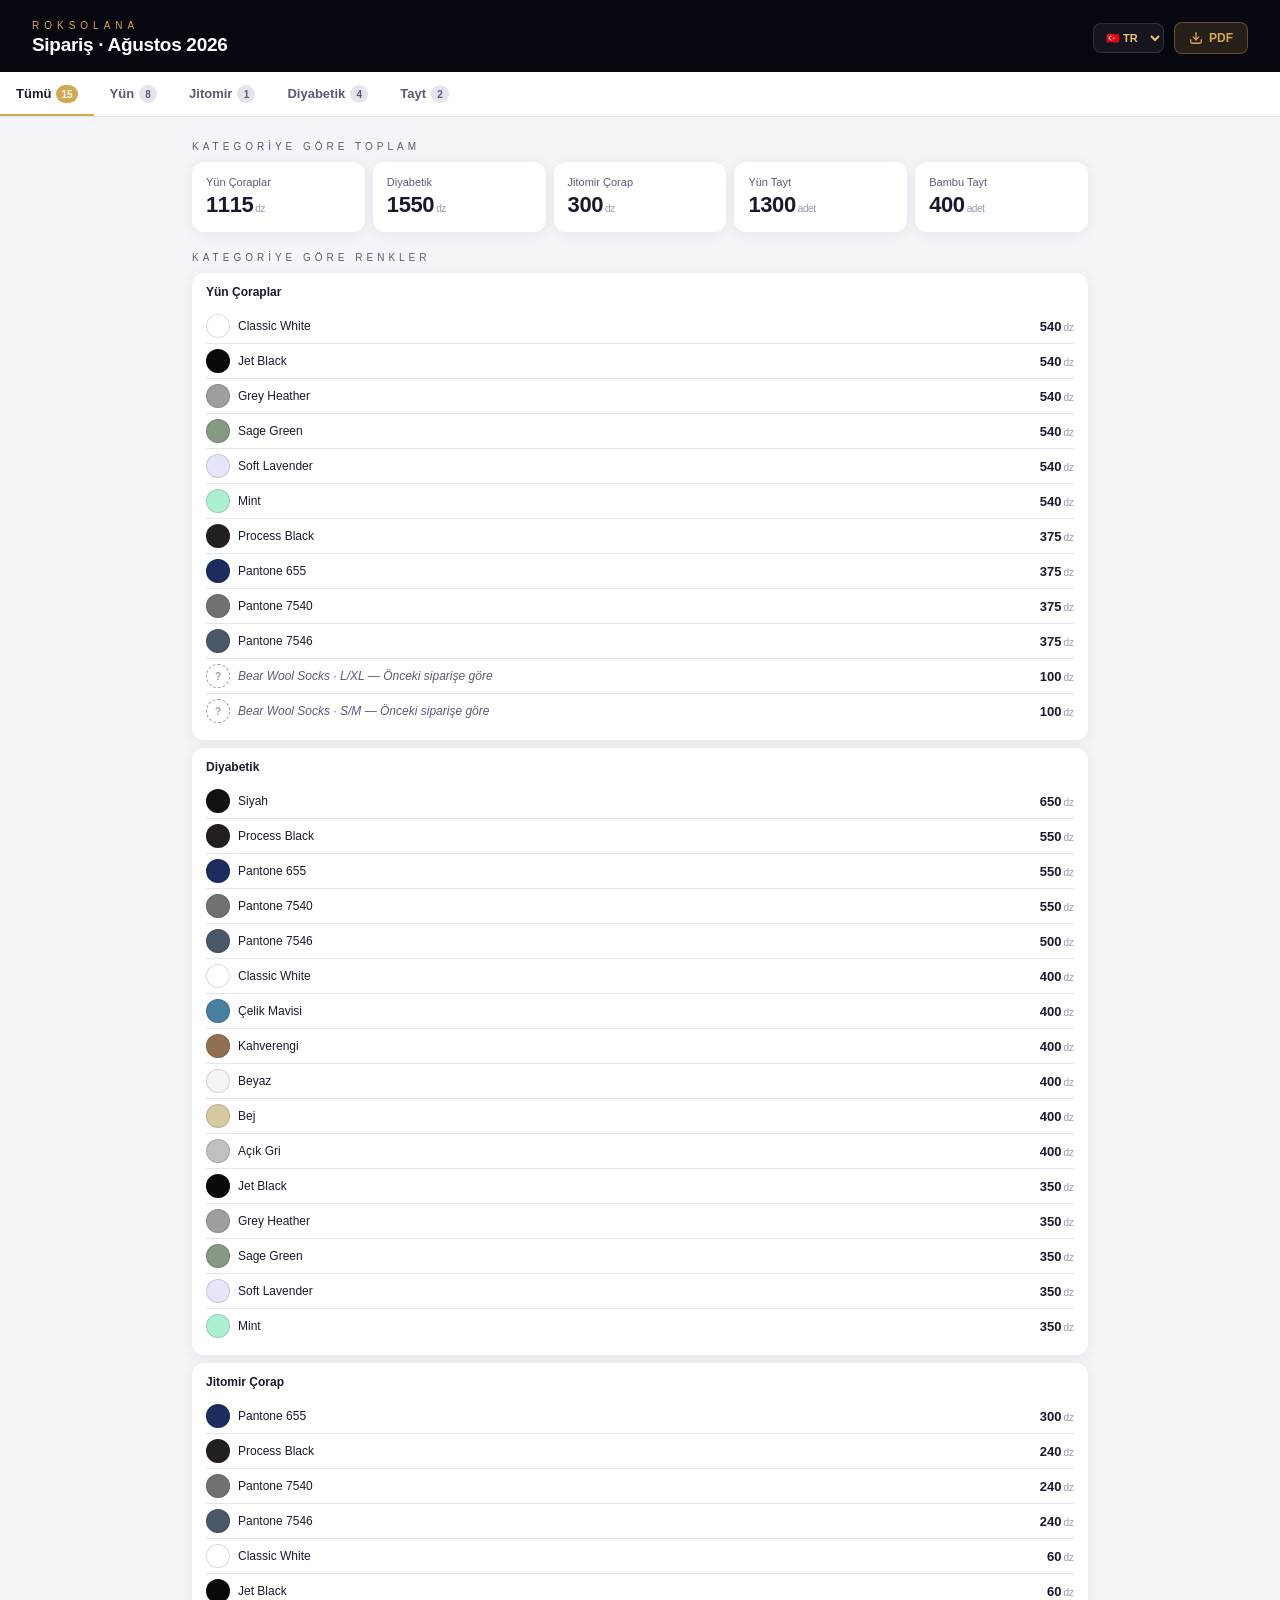
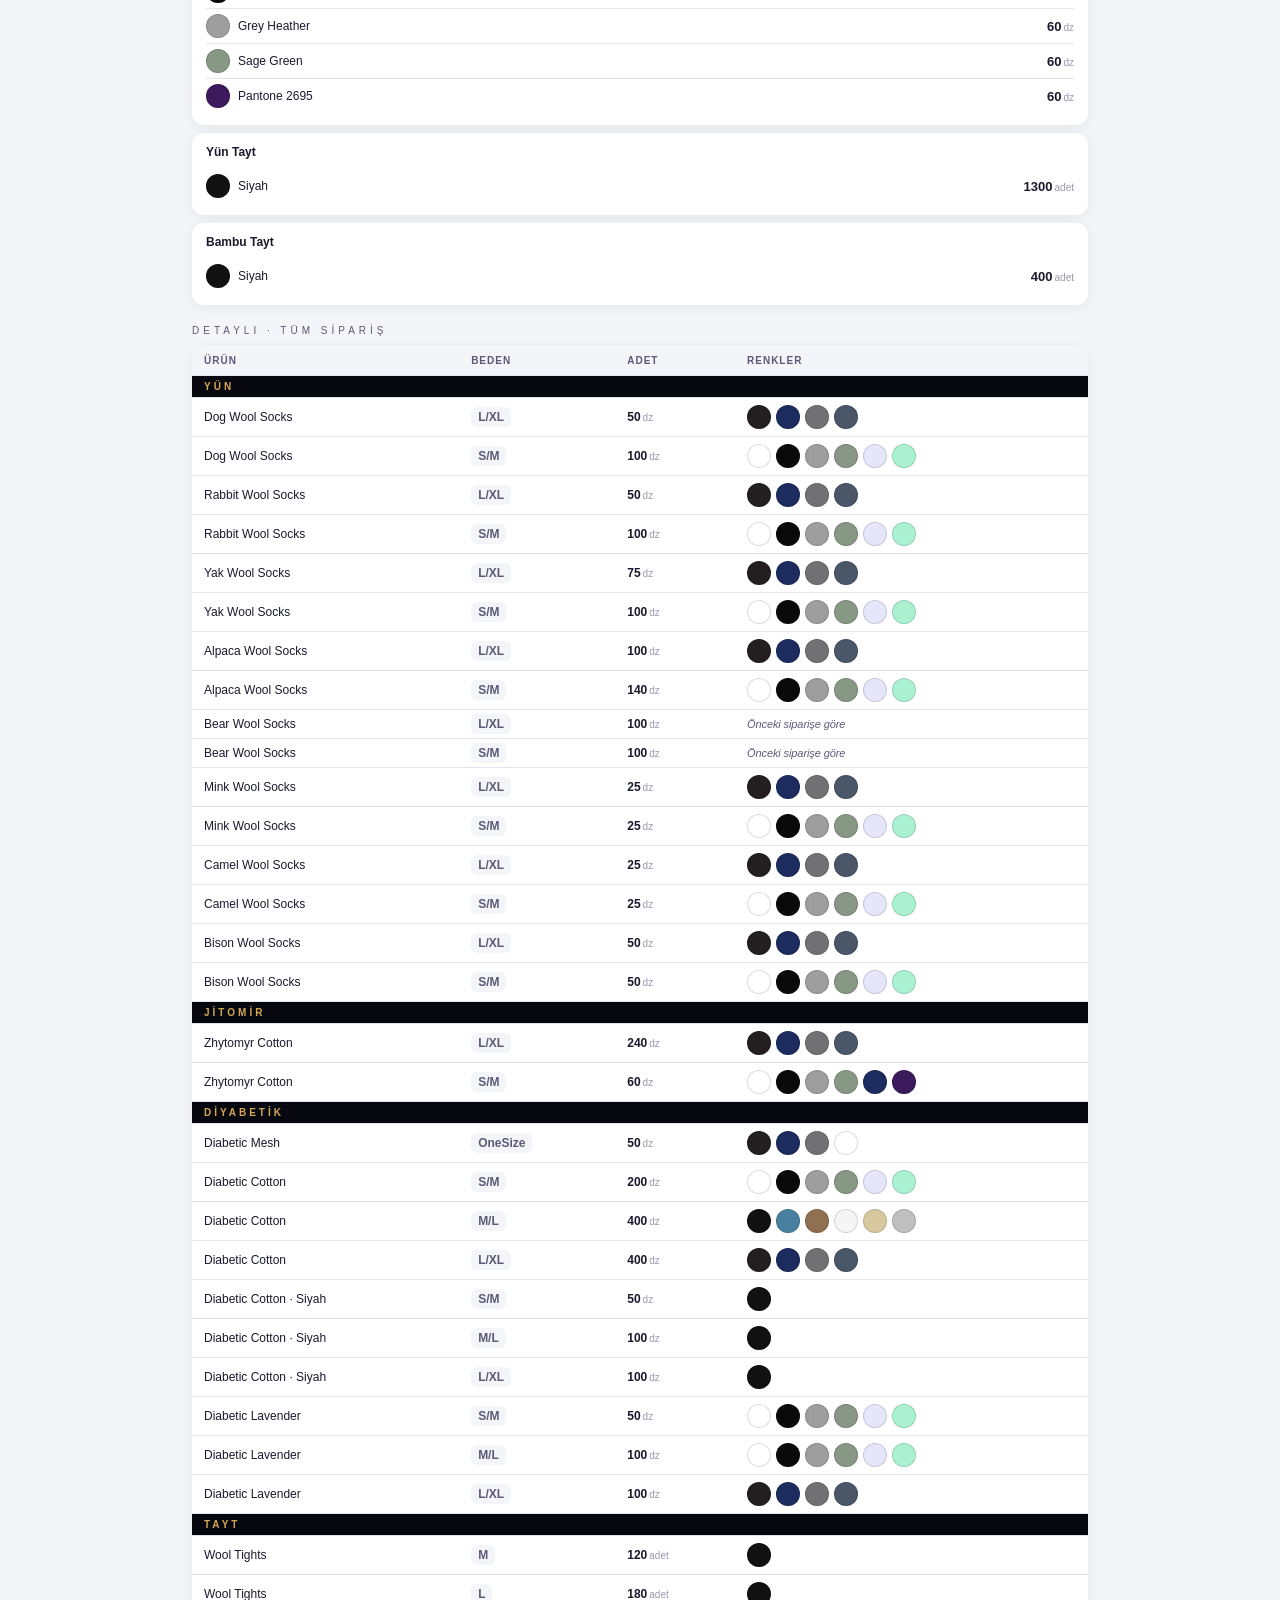
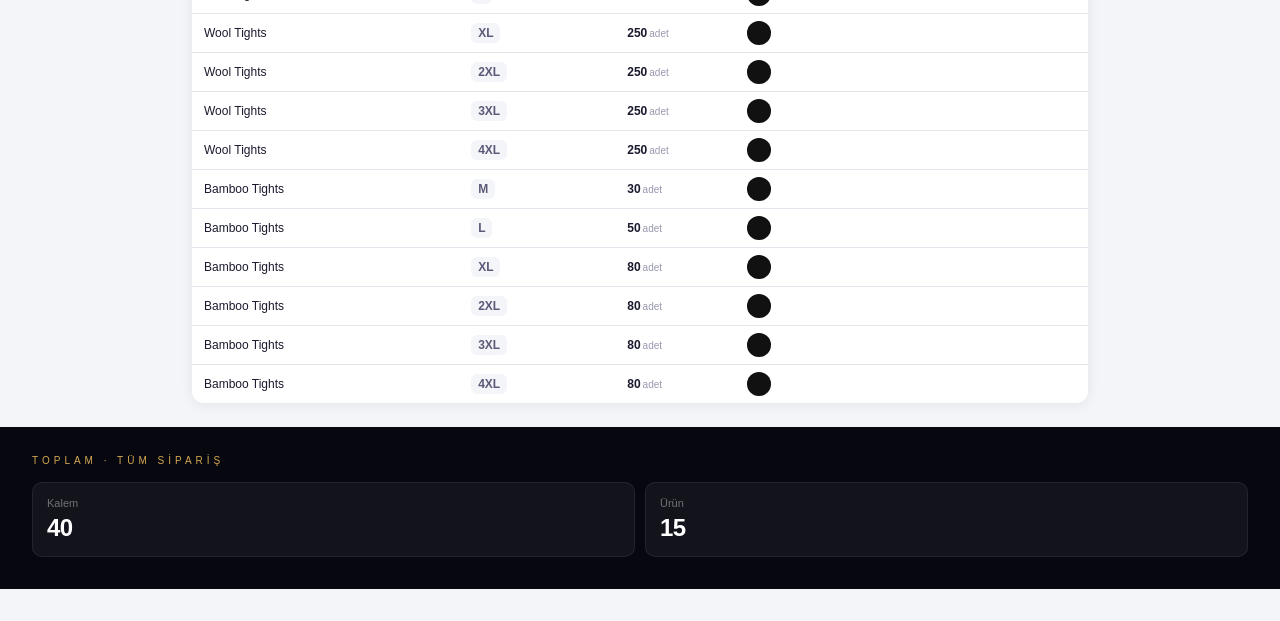
==== commit 1fac014c: "Replace RU flag with Ukrainian flag, use dropdown for language switch The language toggle now uses a" ====
--- a/public/order.html
+++ b/public/order.html
@@ -52,21 +52,20 @@
       color: #fff; letter-spacing: -.3px;
     }
     .hdr-right { display: flex; align-items: center; gap: 10px; }
-    .lang-switch {
-      display: flex;
+    .lang-select {
+      color-scheme: dark;
+      font-family: inherit; font-size: 11px; font-weight: 700;
+      color: var(--gold2);
       background: rgba(255,255,255,.06);
       border: 1px solid rgba(255,255,255,.12);
       border-radius: 8px;
-      overflow: hidden;
-    }
-    .lang-btn {
-      font-family: inherit; font-size: 11px; font-weight: 700;
-      color: rgba(255,255,255,.55); background: transparent; border: none;
-      padding: 7px 10px; cursor: pointer; white-space: nowrap;
-      transition: background .2s, color .2s;
+      padding: 7px 8px;
+      cursor: pointer;
       -webkit-tap-highlight-color: transparent;
-    }
-    .lang-btn.active { background: rgba(212,168,83,.18); color: var(--gold2); }
+      transition: background .2s, border-color .2s;
+    }
+    .lang-select:hover { background: rgba(255,255,255,.1); border-color: rgba(212,168,83,.35); }
+    .lang-select:focus { outline: none; border-color: var(--gold); }
     .hdr-pdf {
       display: flex; align-items: center; gap: 6px;
       padding: 8px 14px; border-radius: 8px;
@@ -347,10 +346,10 @@
       <div class="hdr-title" id="hdrTitle">Sipariş · Ağustos 2026</div>
     </div>
     <div class="hdr-right">
-      <div class="lang-switch" id="langSwitch">
-        <button class="lang-btn" data-lang="ru">🇷🇺 RU</button>
-        <button class="lang-btn" data-lang="tr">🇹🇷 TR</button>
-      </div>
+      <select class="lang-select" id="langSwitch">
+        <option value="ru">🇺🇦 RU</option>
+        <option value="tr">🇹🇷 TR</option>
+      </select>
       <button class="hdr-pdf" onclick="window.print()">
         <svg width="14" height="14" viewBox="0 0 24 24" fill="none" stroke="currentColor" stroke-width="2.2" stroke-linecap="round" stroke-linejoin="round">
           <path d="M21 15v4a2 2 0 0 1-2 2H5a2 2 0 0 1-2-2v-4"/>
@@ -675,8 +674,7 @@
     document.documentElement.lang = lang;
     document.title = STRINGS[lang].docTitle;
     $('#hdrTitle').text(STRINGS[lang].headerTitle);
-    $('.lang-btn').removeClass('active');
-    $(`.lang-btn[data-lang="${lang}"]`).addClass('active');
+    $('#langSwitch').val(lang);
 
     const activeId = $('.tab.active').data('id') || 'all';
 
@@ -719,8 +717,8 @@
     });
 
     // Language switch
-    $('#langSwitch').on('click', '.lang-btn', function () {
-      const newLang = $(this).data('lang');
+    $('#langSwitch').on('change', function () {
+      const newLang = $(this).val();
       if (newLang === lang) return;
       lang = newLang;
       localStorage.setItem('roksolana_lang', lang);
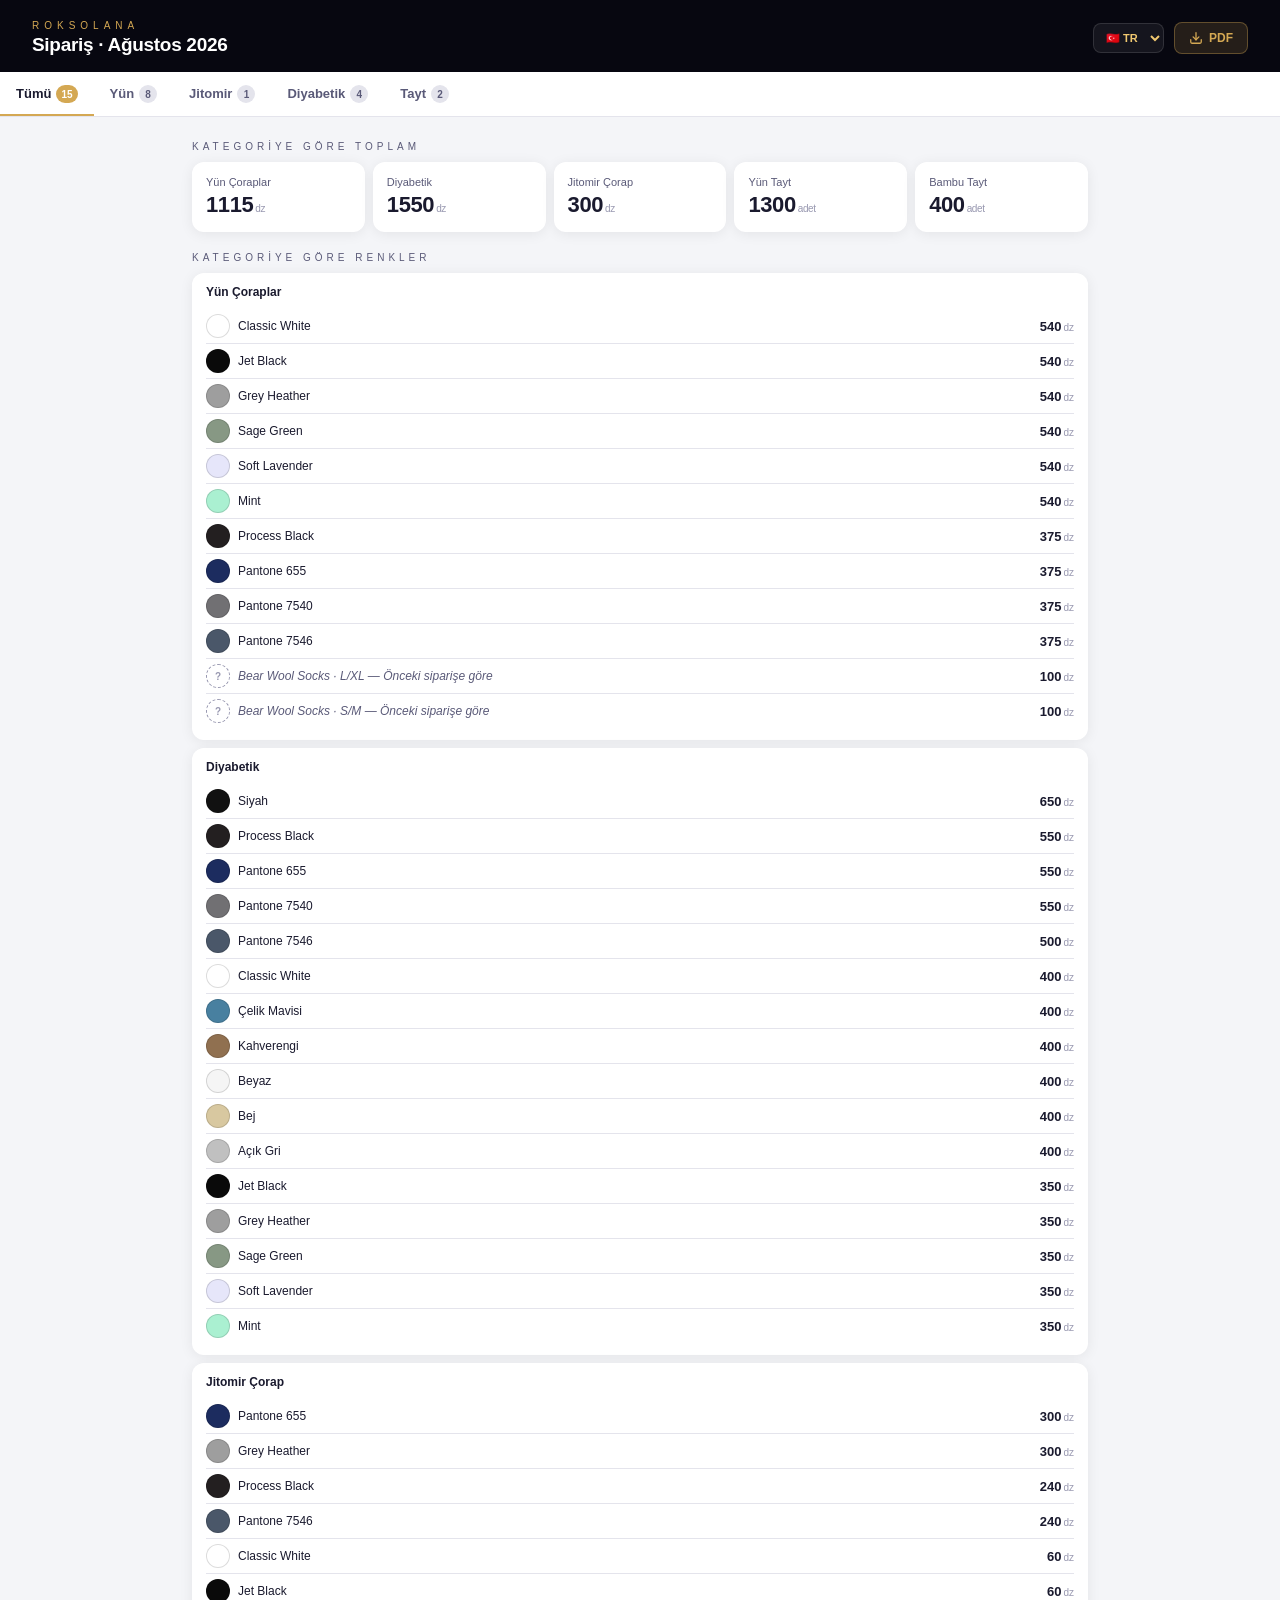
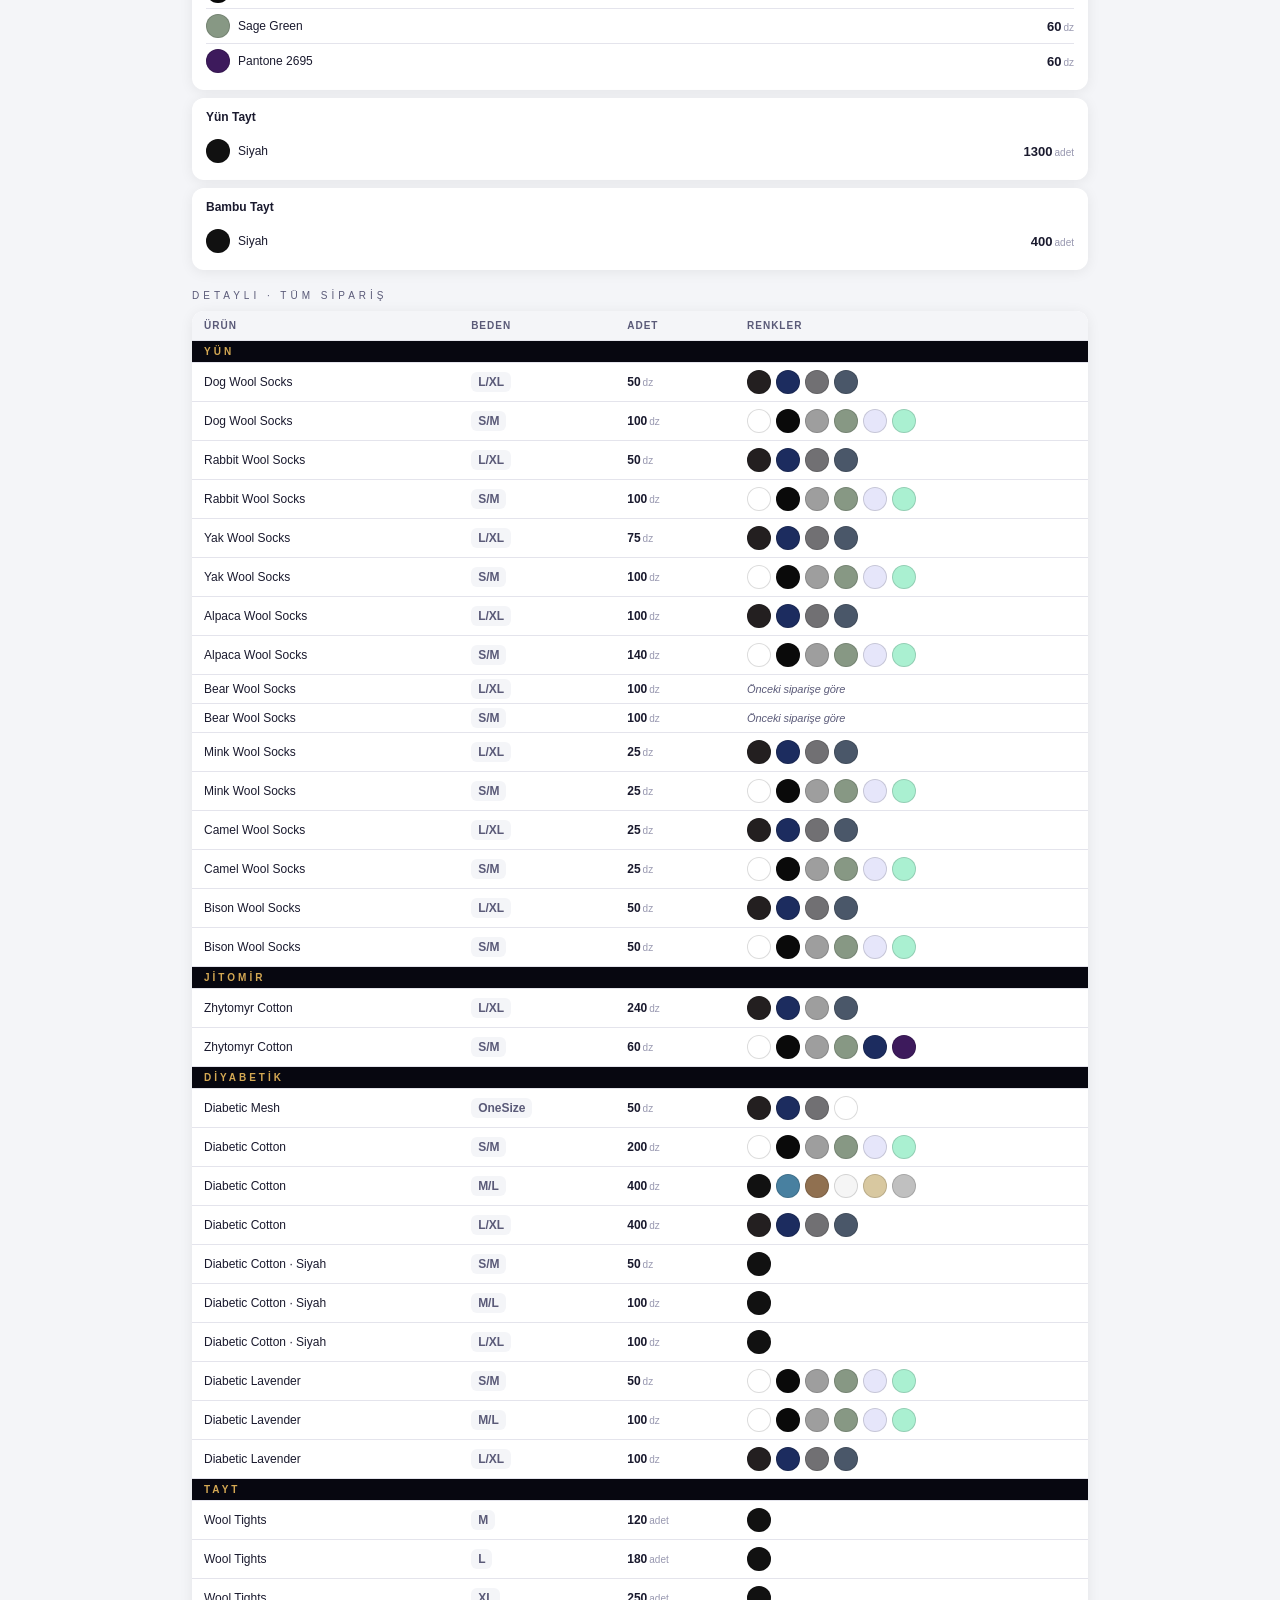
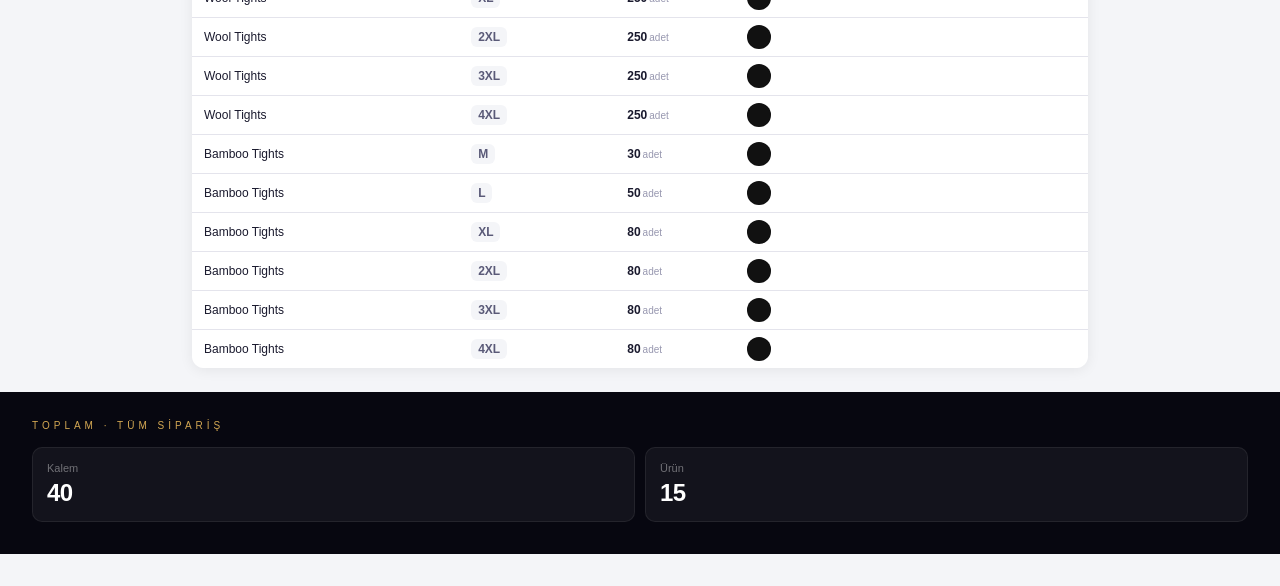
==== commit f4b3b5c3: "Zhytomyr Cotton L/XL: replace Pantone 7540 grey with Grey Heather (#9E9E9E)" ====
--- a/public/order.html
+++ b/public/order.html
@@ -470,7 +470,7 @@
     {
       id: 'cotton',
       items: [
-        { p:'Zhytomyr Cotton', s:'L/XL', q:240, u:'dz', n:false, c:COLORS_LXL },
+        { p:'Zhytomyr Cotton', s:'L/XL', q:240, u:'dz', n:false, c:[{h:'#231F20',k:'processBlack'},{h:'#1C2C5F',k:'pantone655'},{h:'#9E9E9E',k:'greyHeather'},{h:'#4A5769',k:'pantone7546'}] },
         { p:'Zhytomyr Cotton', s:'S/M',  q:60,  u:'dz', n:false, c:[{h:'#FFFFFF',k:'classicWhite'},{h:'#0A0A0A',k:'jetBlack'},{h:'#9E9E9E',k:'greyHeather'},{h:'#879884',k:'sageGreen'},{h:'#1C2C5F',k:'pantone655'},{h:'#3D1A5C',k:'pantone2695'}] },
       ]
     },
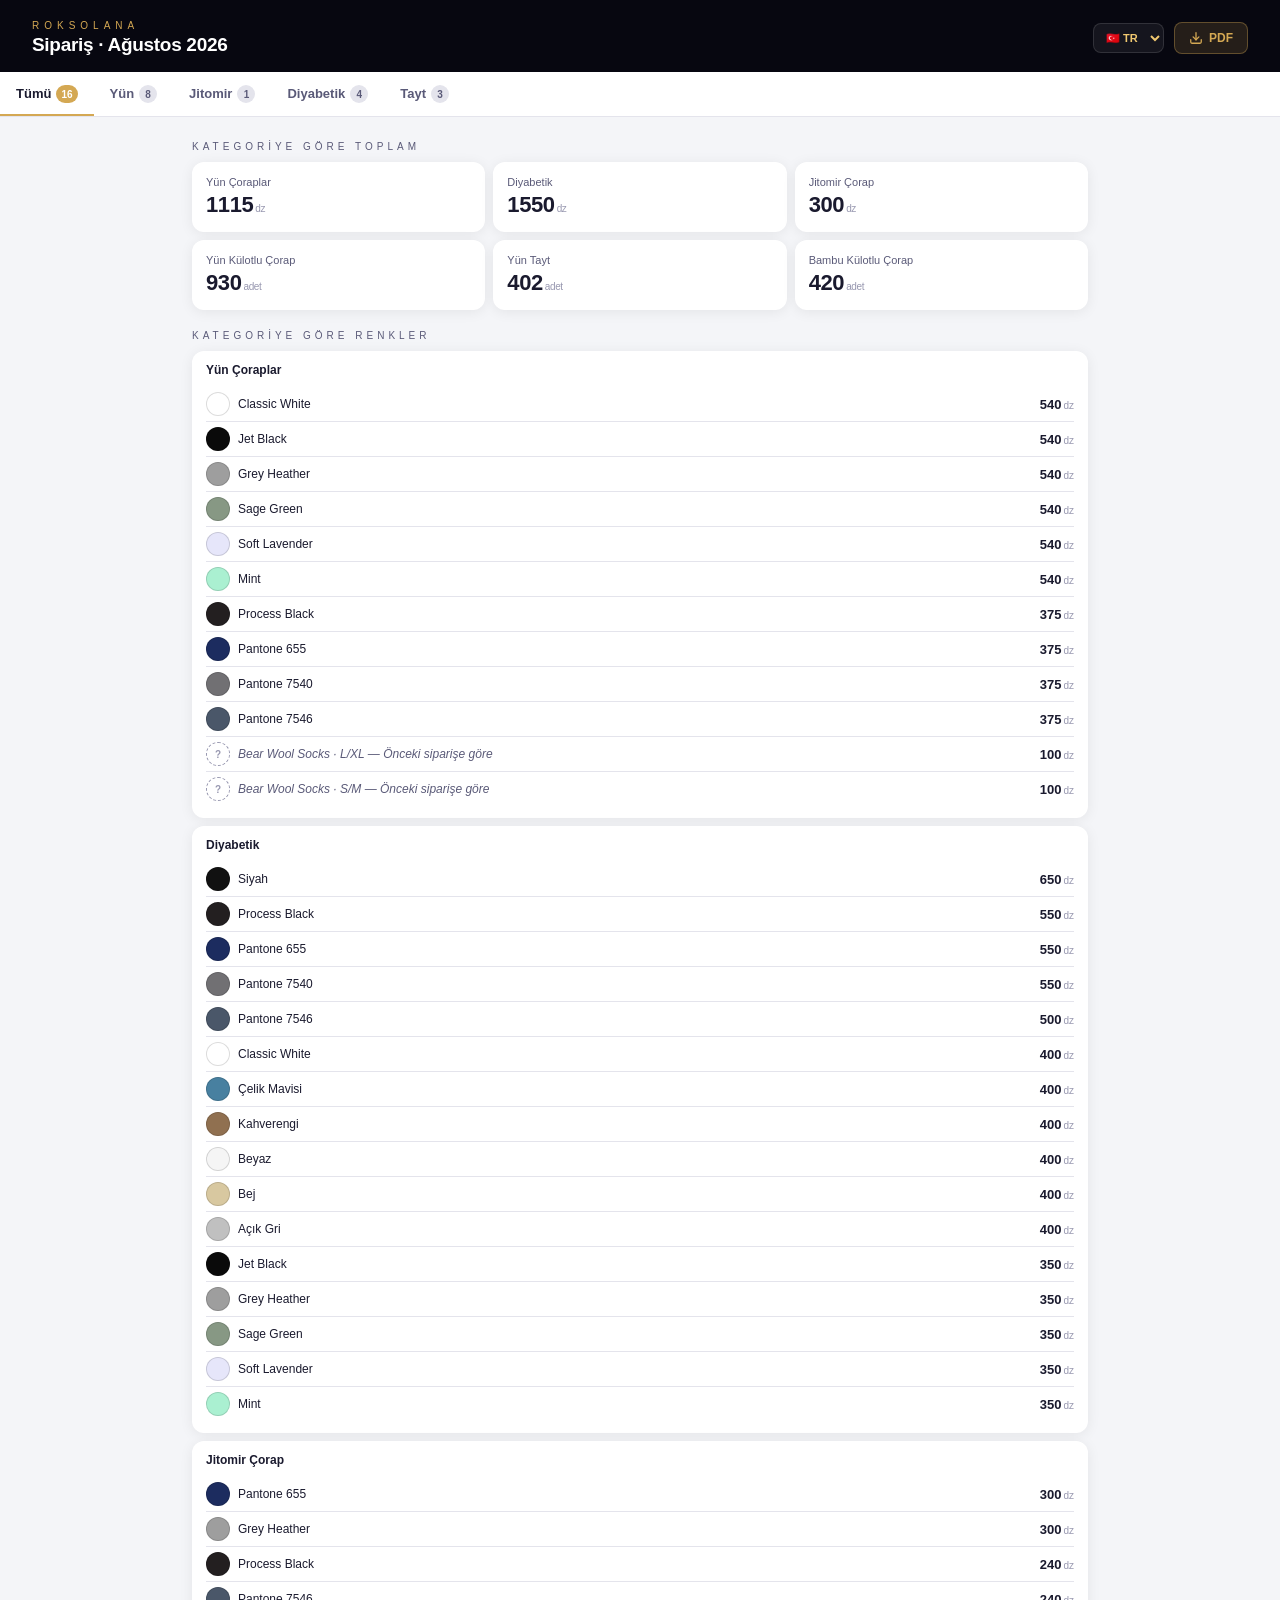
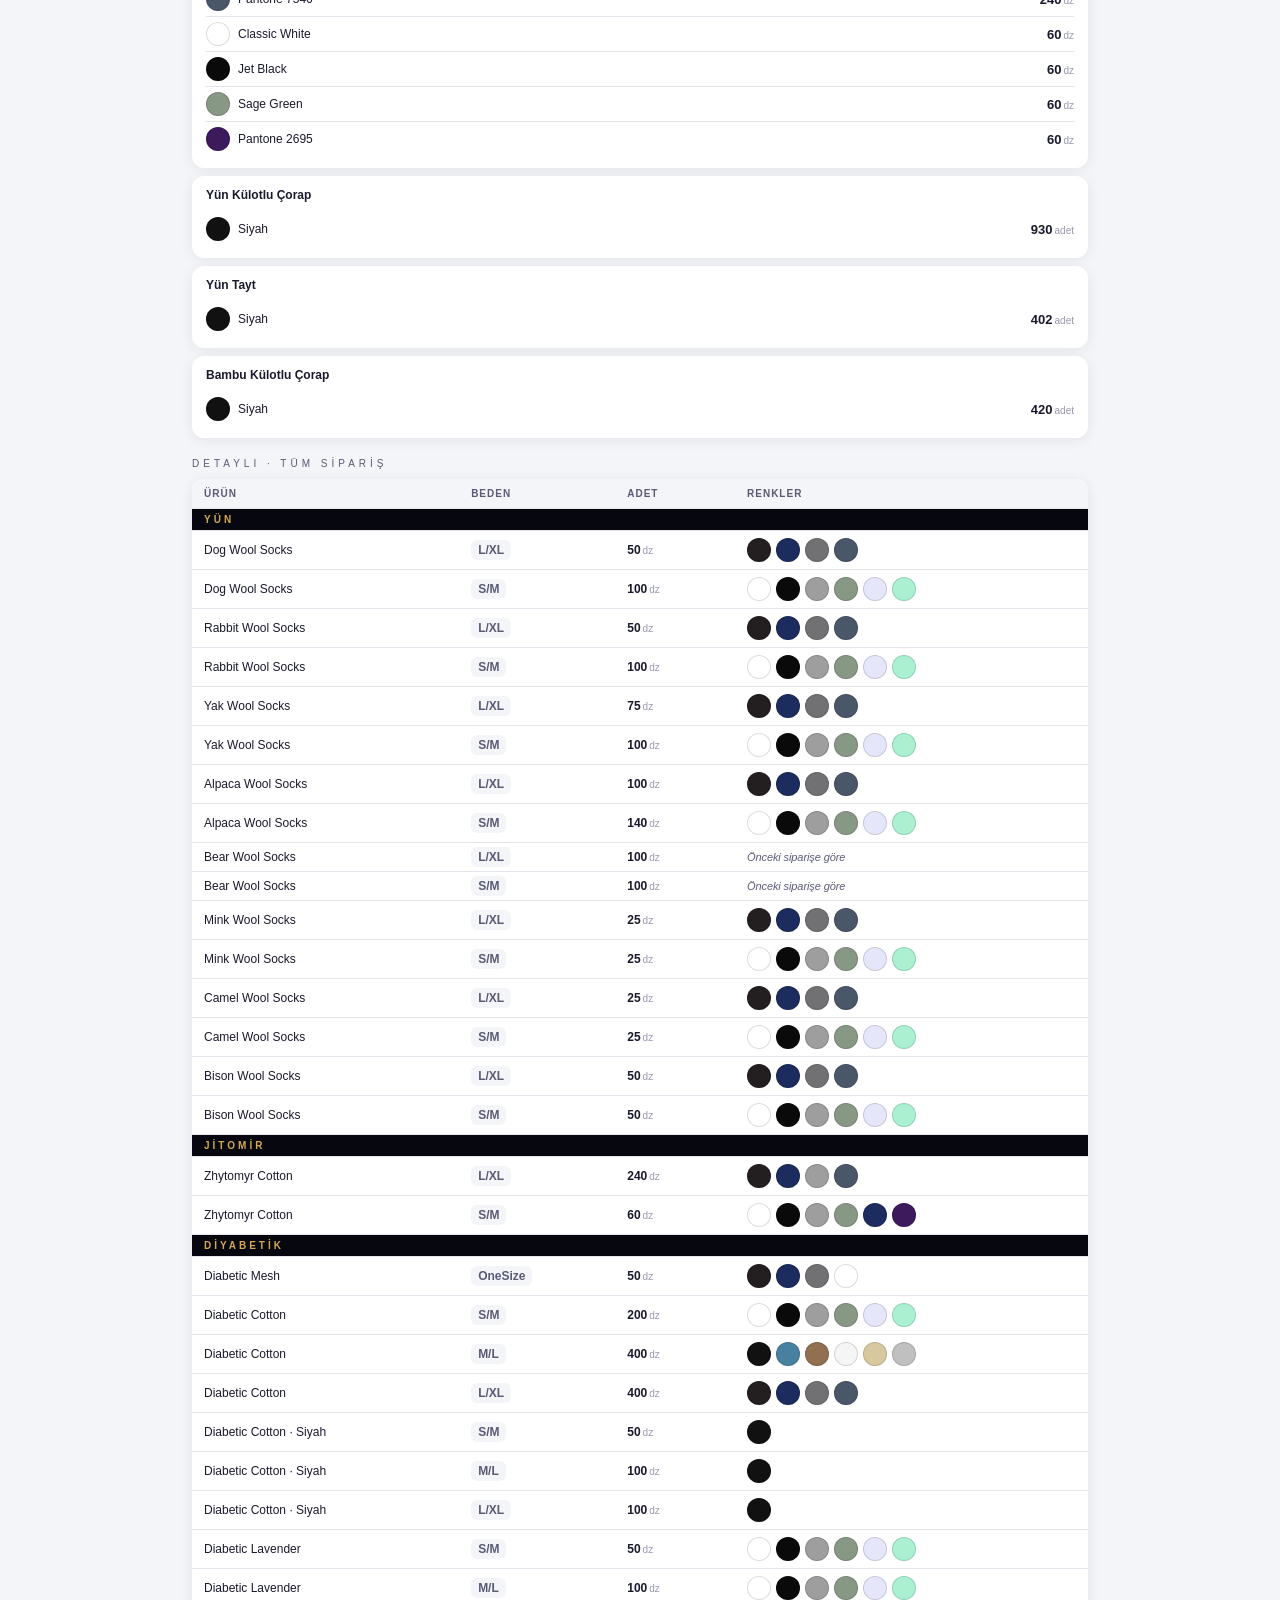
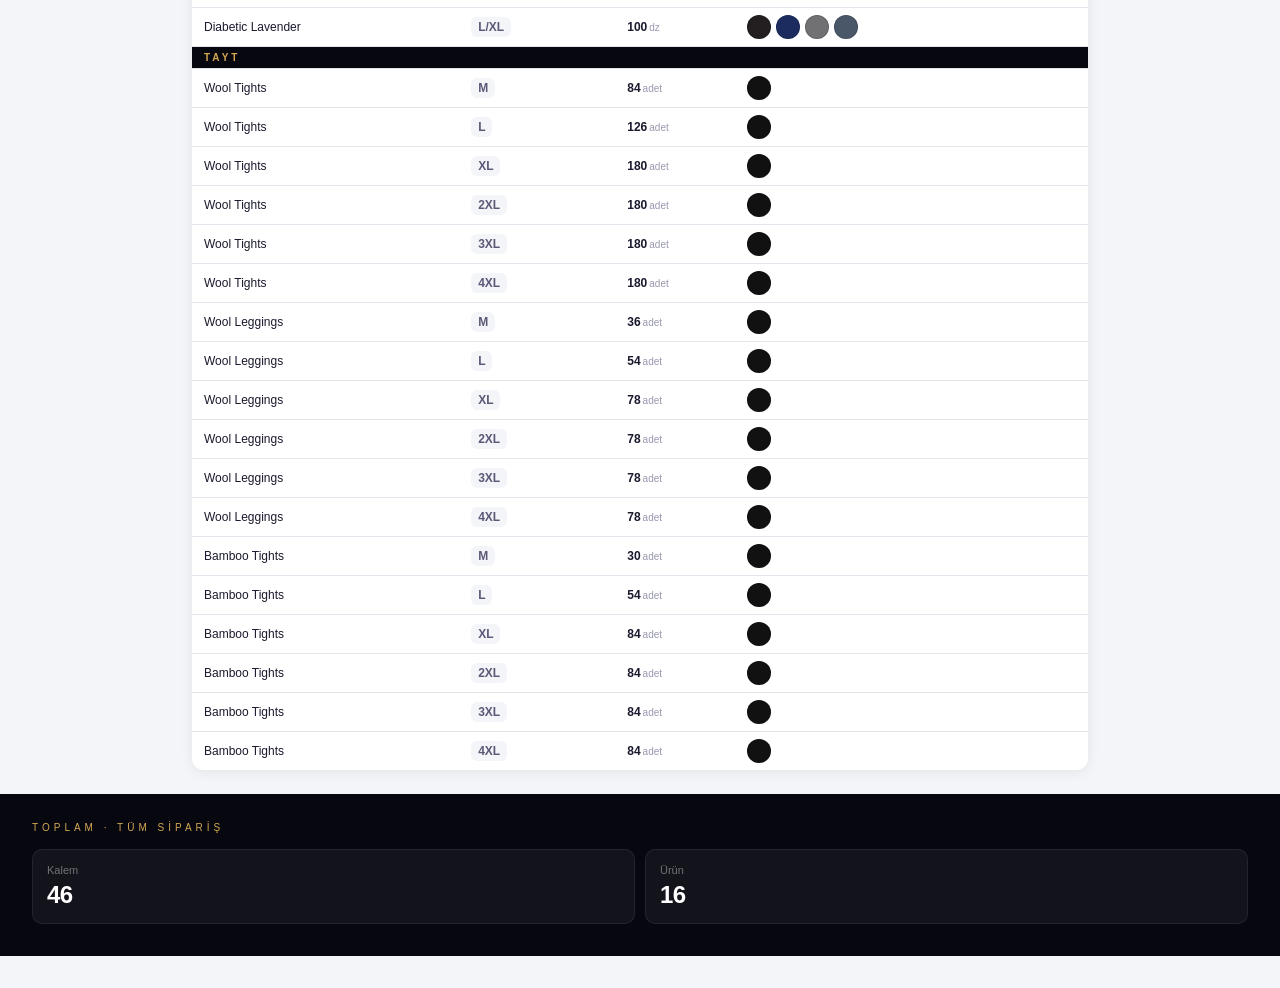
==== commit 355be6f9: "Split Wool Tights into Tights and Leggings, adjust all tights to 6-pc packs Leggings take ~30% of ea" ====
--- a/public/order.html
+++ b/public/order.html
@@ -323,7 +323,7 @@
 
     /* ── Desktop ── */
     @media (min-width: 700px) {
-      .all-totals-grid { grid-template-columns: repeat(5, 1fr); }
+      .all-totals-grid { grid-template-columns: repeat(3, 1fr); }
       .hdr { padding: 20px 32px 16px; }
       .hdr-title { font-size: 19px; }
       .content { padding: 24px 32px; }
@@ -379,9 +379,9 @@
       docTitle: 'Заказ Август 2026 — Roksolana',
       headerTitle: 'Заказ · Август 2026',
       tabAll: 'Все',
-      catNames: { wool: 'Шерсть', cotton: 'Житомир', diab: 'Диабетические', tights: 'Колготки' },
+      catNames: { wool: 'Шерсть', cotton: 'Житомир', diab: 'Диабетические', tights: 'Тайтсы' },
       sectionCatTotals: 'Итого по категориям',
-      groupLabels: { wool: 'Шерстяные носки', diab: 'Диабетические', cotton: 'Носки Житомир', woolTights: 'Колготки Шерсть', bambTights: 'Колготки Бамбук' },
+      groupLabels: { wool: 'Шерстяные носки', diab: 'Диабетические', cotton: 'Носки Житомир', woolTights: 'Колготки Шерсть', woolLeggings: 'Леггинсы Шерсть', bambTights: 'Колготки Бамбук' },
       sectionColorsByCat: 'Цвета по категориям',
       prevOrder: 'По предыдущему заказу',
       sectionDetailed: 'Детально · весь заказ',
@@ -400,7 +400,7 @@
       tabAll: 'Tümü',
       catNames: { wool: 'Yün', cotton: 'Jitomir', diab: 'Diyabetik', tights: 'Tayt' },
       sectionCatTotals: 'Kategoriye Göre Toplam',
-      groupLabels: { wool: 'Yün Çoraplar', diab: 'Diyabetik', cotton: 'Jitomir Çorap', woolTights: 'Yün Tayt', bambTights: 'Bambu Tayt' },
+      groupLabels: { wool: 'Yün Çoraplar', diab: 'Diyabetik', cotton: 'Jitomir Çorap', woolTights: 'Yün Külotlu Çorap', woolLeggings: 'Yün Tayt', bambTights: 'Bambu Külotlu Çorap' },
       sectionColorsByCat: 'Kategoriye Göre Renkler',
       prevOrder: 'Önceki siparişe göre',
       sectionDetailed: 'Detaylı · Tüm Sipariş',
@@ -492,18 +492,24 @@
     {
       id: 'tights',
       items: [
-        { p:'Wool Tights',   s:'M',   q:120, u:'pcs', n:true, c:[{h:'#111111',k:'black'}] },
-        { p:'Wool Tights',   s:'L',   q:180, u:'pcs', n:true, c:[{h:'#111111',k:'black'}] },
-        { p:'Wool Tights',   s:'XL',  q:250, u:'pcs', n:true, c:[{h:'#111111',k:'black'}] },
-        { p:'Wool Tights',   s:'2XL', q:250, u:'pcs', n:true, c:[{h:'#111111',k:'black'}] },
-        { p:'Wool Tights',   s:'3XL', q:250, u:'pcs', n:true, c:[{h:'#111111',k:'black'}] },
-        { p:'Wool Tights',   s:'4XL', q:250, u:'pcs', n:true, c:[{h:'#111111',k:'black'}] },
-        { p:'Bamboo Tights', s:'M',   q:30,  u:'pcs', n:true, c:[{h:'#111111',k:'black'}] },
-        { p:'Bamboo Tights', s:'L',   q:50,  u:'pcs', n:true, c:[{h:'#111111',k:'black'}] },
-        { p:'Bamboo Tights', s:'XL',  q:80,  u:'pcs', n:true, c:[{h:'#111111',k:'black'}] },
-        { p:'Bamboo Tights', s:'2XL', q:80,  u:'pcs', n:true, c:[{h:'#111111',k:'black'}] },
-        { p:'Bamboo Tights', s:'3XL', q:80,  u:'pcs', n:true, c:[{h:'#111111',k:'black'}] },
-        { p:'Bamboo Tights', s:'4XL', q:80,  u:'pcs', n:true, c:[{h:'#111111',k:'black'}] },
+        { p:'Wool Tights',    s:'M',   q:84,  u:'pcs', n:true, c:[{h:'#111111',k:'black'}] },
+        { p:'Wool Tights',    s:'L',   q:126, u:'pcs', n:true, c:[{h:'#111111',k:'black'}] },
+        { p:'Wool Tights',    s:'XL',  q:180, u:'pcs', n:true, c:[{h:'#111111',k:'black'}] },
+        { p:'Wool Tights',    s:'2XL', q:180, u:'pcs', n:true, c:[{h:'#111111',k:'black'}] },
+        { p:'Wool Tights',    s:'3XL', q:180, u:'pcs', n:true, c:[{h:'#111111',k:'black'}] },
+        { p:'Wool Tights',    s:'4XL', q:180, u:'pcs', n:true, c:[{h:'#111111',k:'black'}] },
+        { p:'Wool Leggings',  s:'M',   q:36,  u:'pcs', n:true, c:[{h:'#111111',k:'black'}] },
+        { p:'Wool Leggings',  s:'L',   q:54,  u:'pcs', n:true, c:[{h:'#111111',k:'black'}] },
+        { p:'Wool Leggings',  s:'XL',  q:78,  u:'pcs', n:true, c:[{h:'#111111',k:'black'}] },
+        { p:'Wool Leggings',  s:'2XL', q:78,  u:'pcs', n:true, c:[{h:'#111111',k:'black'}] },
+        { p:'Wool Leggings',  s:'3XL', q:78,  u:'pcs', n:true, c:[{h:'#111111',k:'black'}] },
+        { p:'Wool Leggings',  s:'4XL', q:78,  u:'pcs', n:true, c:[{h:'#111111',k:'black'}] },
+        { p:'Bamboo Tights',  s:'M',   q:30,  u:'pcs', n:true, c:[{h:'#111111',k:'black'}] },
+        { p:'Bamboo Tights',  s:'L',   q:54,  u:'pcs', n:true, c:[{h:'#111111',k:'black'}] },
+        { p:'Bamboo Tights',  s:'XL',  q:84,  u:'pcs', n:true, c:[{h:'#111111',k:'black'}] },
+        { p:'Bamboo Tights',  s:'2XL', q:84,  u:'pcs', n:true, c:[{h:'#111111',k:'black'}] },
+        { p:'Bamboo Tights',  s:'3XL', q:84,  u:'pcs', n:true, c:[{h:'#111111',k:'black'}] },
+        { p:'Bamboo Tights',  s:'4XL', q:84,  u:'pcs', n:true, c:[{h:'#111111',k:'black'}] },
       ]
     }
   ];
@@ -572,6 +578,7 @@
     const diab   = CATS.find(c => c.id === 'diab').items;
     const allT   = CATS.find(c => c.id === 'tights').items;
     const woolT  = allT.filter(r => r.p === 'Wool Tights');
+    const woolL  = allT.filter(r => r.p === 'Wool Leggings');
     const bambT  = allT.filter(r => r.p === 'Bamboo Tights');
     const sum = arr => arr.reduce((s, r) => s + r.q, 0);
 
@@ -584,6 +591,7 @@
       <div class="all-total-card"><div class="atc-lbl">${S.groupLabels.diab}</div><div class="atc-val">${sum(diab)}<span>${UNIT_LABELS.dz[lang]}</span></div></div>
       <div class="all-total-card"><div class="atc-lbl">${S.groupLabels.cotton}</div><div class="atc-val">${sum(cotton)}<span>${UNIT_LABELS.dz[lang]}</span></div></div>
       <div class="all-total-card"><div class="atc-lbl">${S.groupLabels.woolTights}</div><div class="atc-val">${sum(woolT)}<span>${UNIT_LABELS.pcs[lang]}</span></div></div>
+      <div class="all-total-card"><div class="atc-lbl">${S.groupLabels.woolLeggings}</div><div class="atc-val">${sum(woolL)}<span>${UNIT_LABELS.pcs[lang]}</span></div></div>
       <div class="all-total-card"><div class="atc-lbl">${S.groupLabels.bambTights}</div><div class="atc-val">${sum(bambT)}<span>${UNIT_LABELS.pcs[lang]}</span></div></div>
     </div>`;
 
@@ -593,6 +601,7 @@
       {label: S.groupLabels.diab, items: diab, unit: 'dz'},
       {label: S.groupLabels.cotton, items: cotton, unit: 'dz'},
       {label: S.groupLabels.woolTights, items: woolT, unit: 'pcs'},
+      {label: S.groupLabels.woolLeggings, items: woolL, unit: 'pcs'},
       {label: S.groupLabels.bambTights, items: bambT, unit: 'pcs'},
     ];
     h += `<div class="all-section-title">${S.sectionColorsByCat}</div>`;
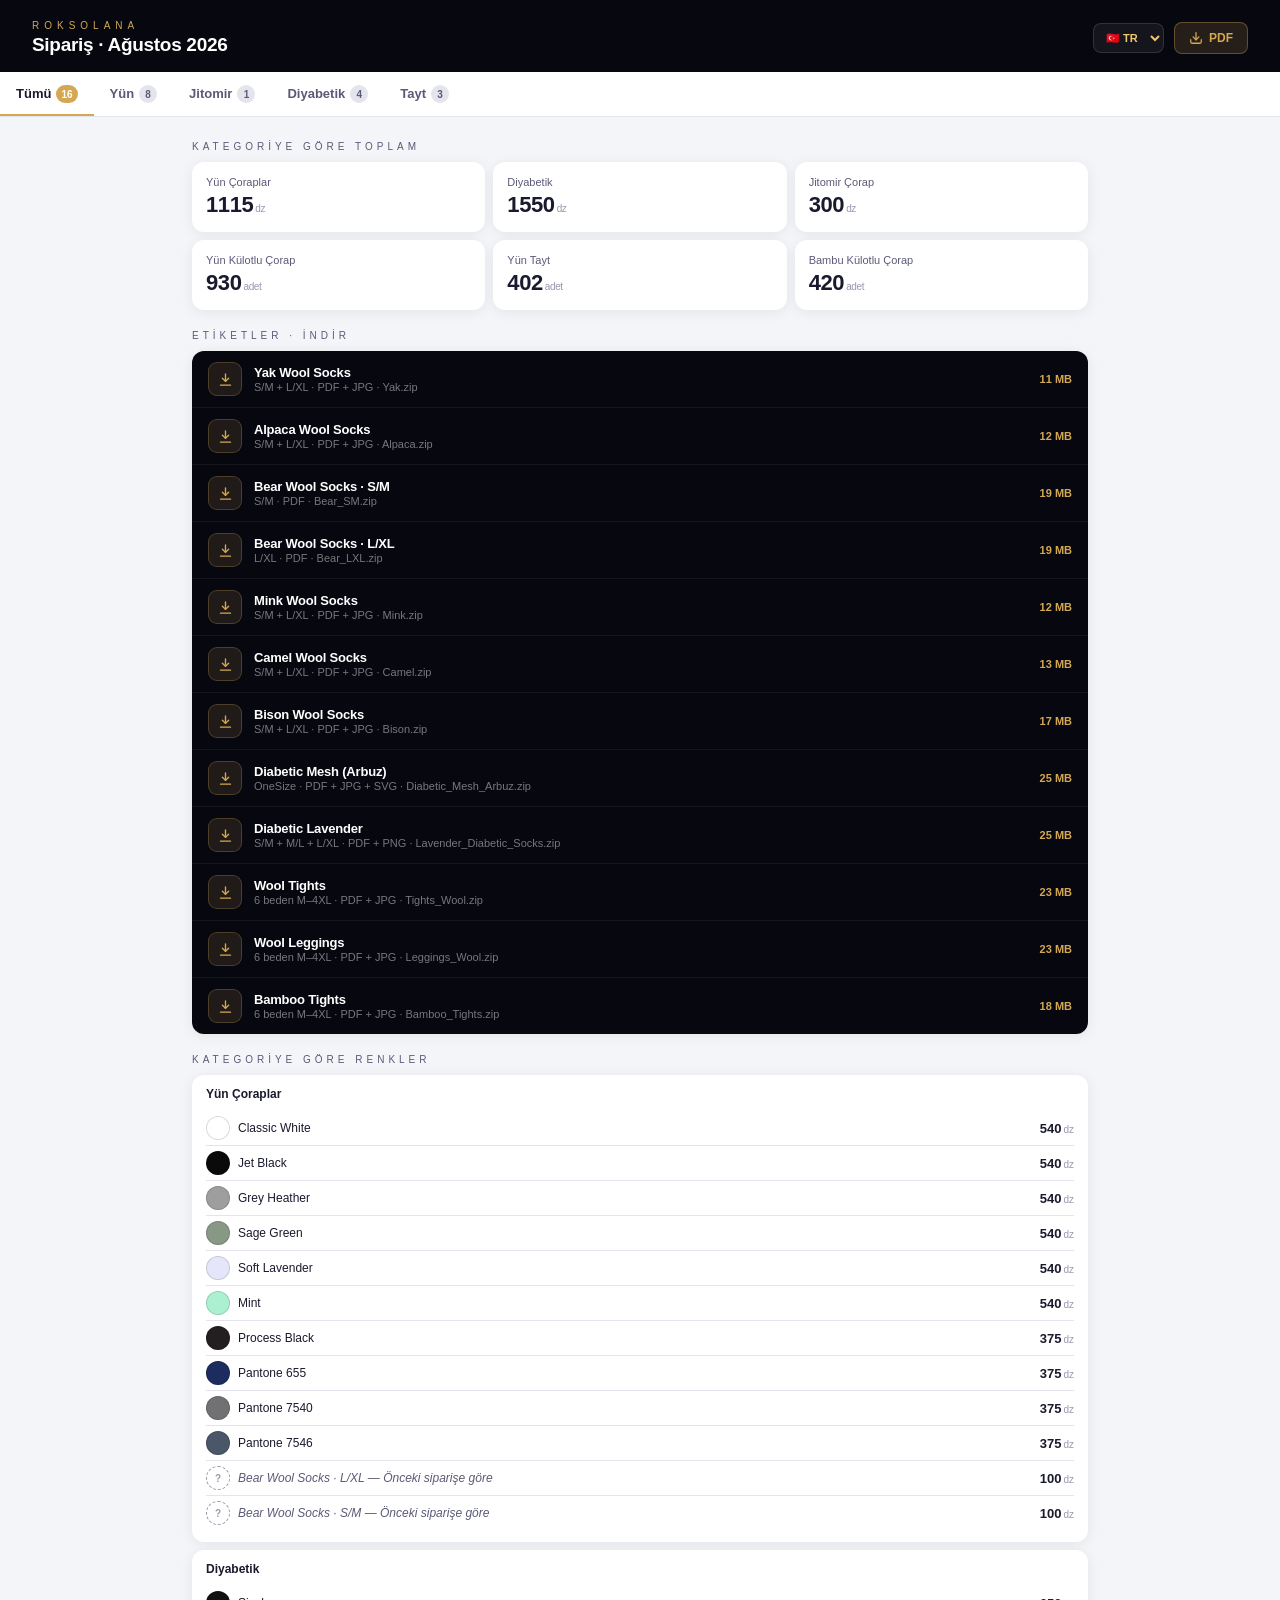
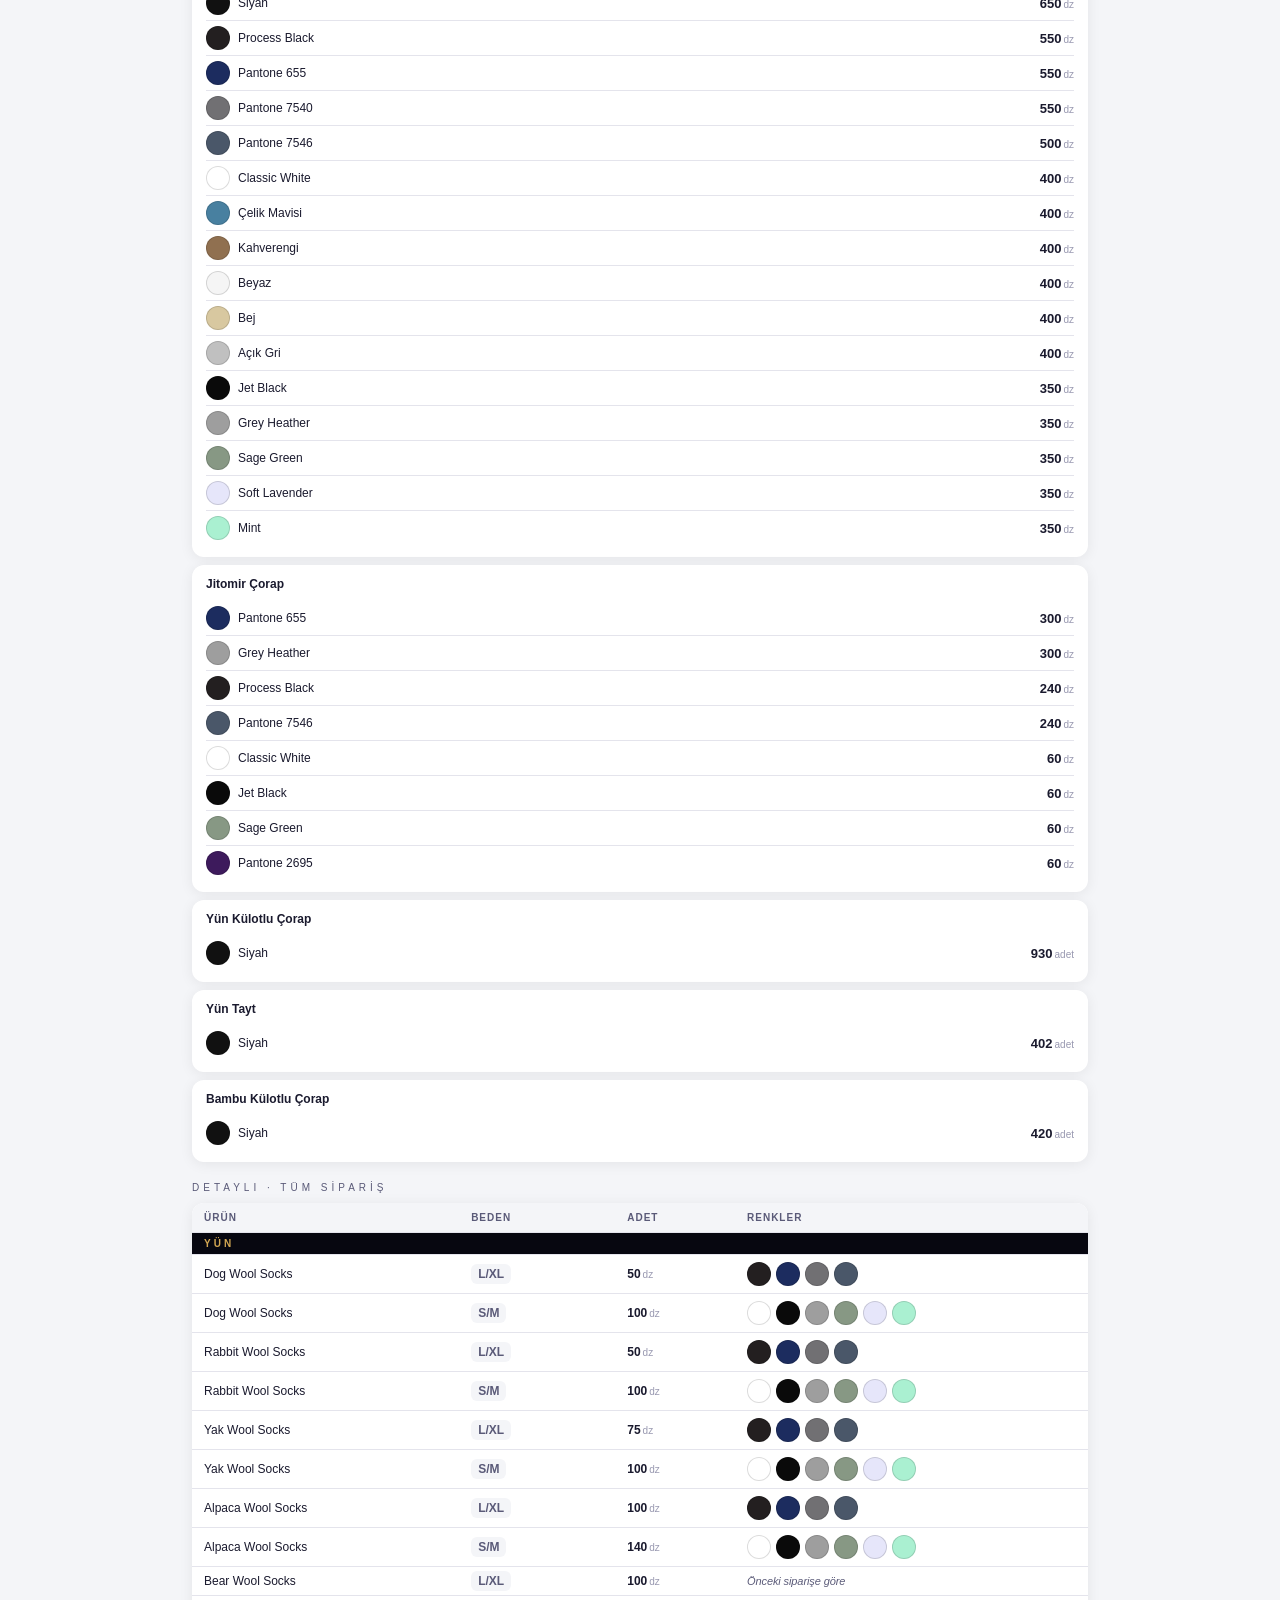
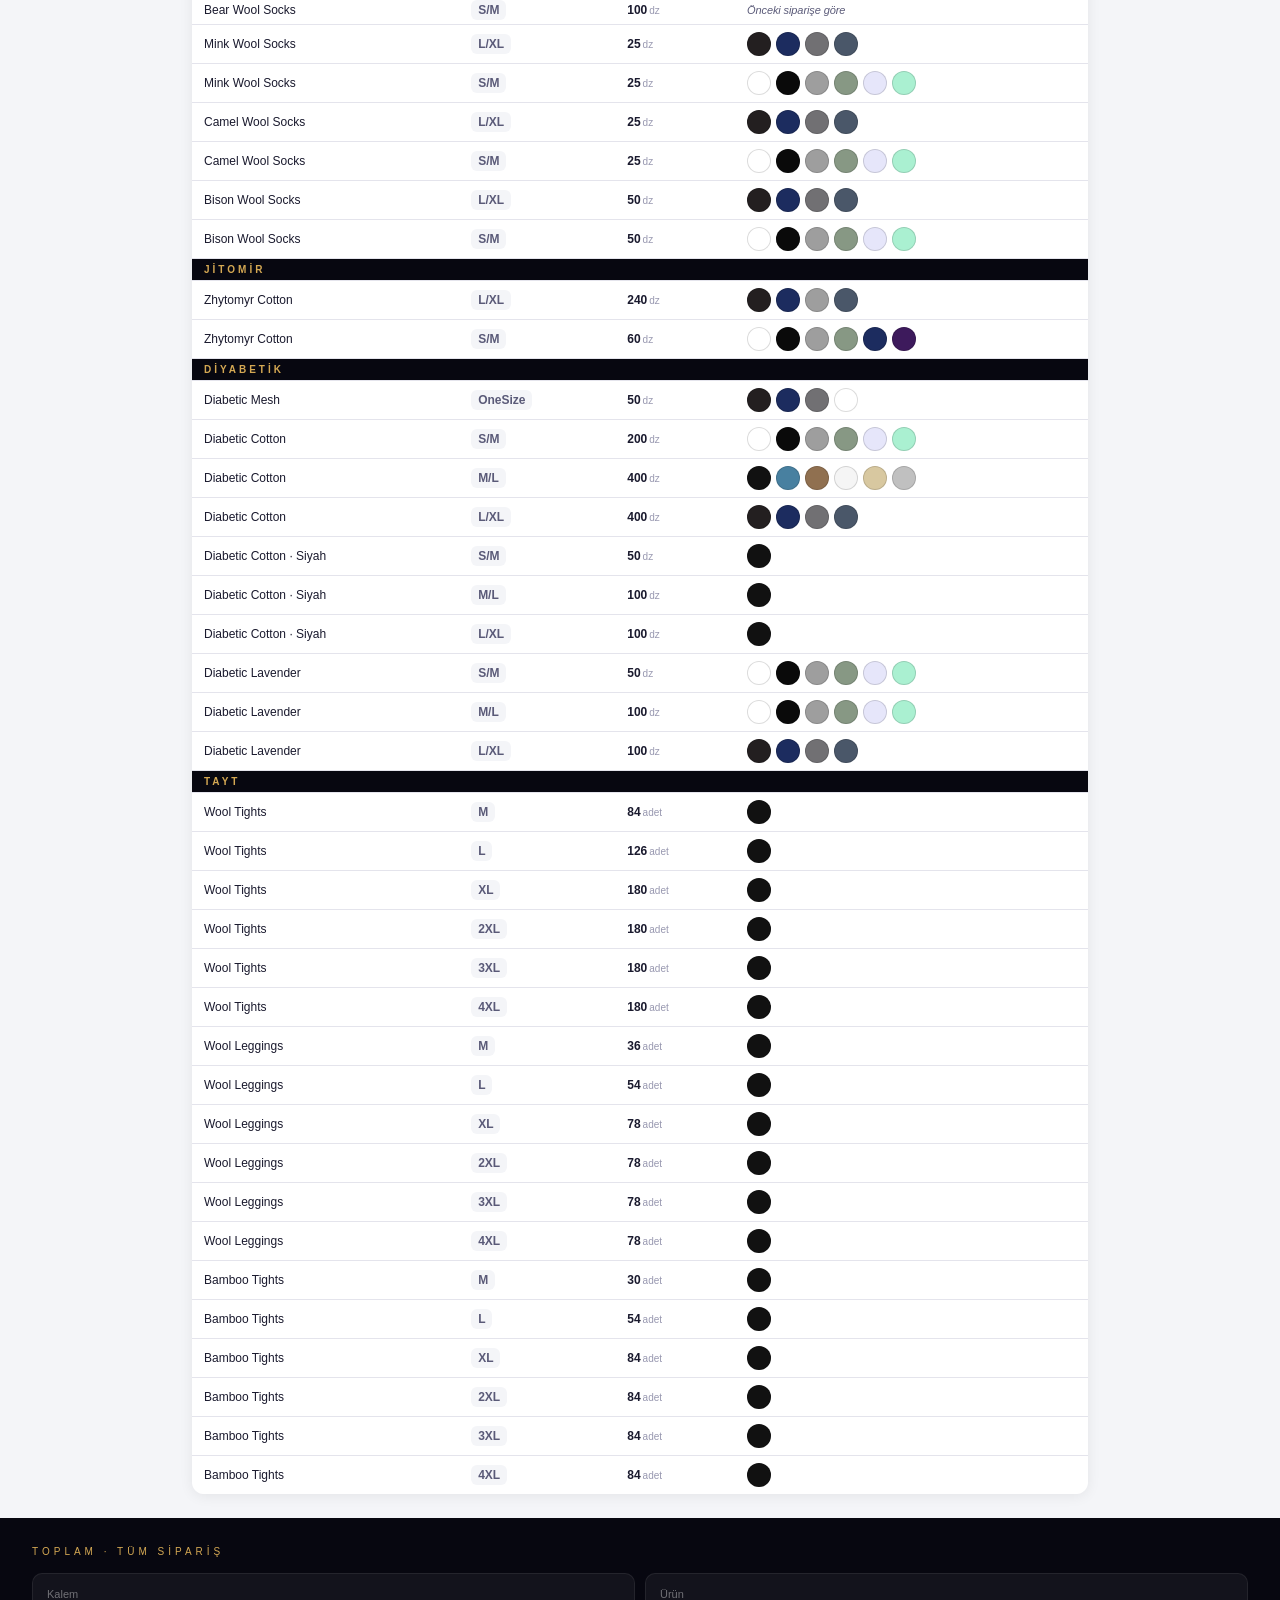
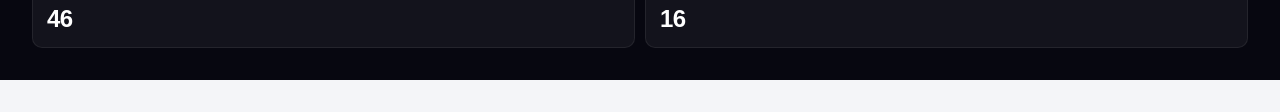
==== commit 60e47607: "Add label archive download links for suppliers Each product with a label archive gets a download chi" ====
--- a/public/order.html
+++ b/public/order.html
@@ -85,7 +85,7 @@
 
     /* ── Print ── */
     @media print {
-      .hdr, .tabs, .ftr, .tt { display: none !important; }
+      .hdr, .tabs, .ftr, .tt, .lbl-chip, .labels-block, .labels-title { display: none !important; }
       .section { display: block !important; animation: none !important; }
       body { background: #fff; padding: 0; }
       .content { padding: 8px; max-width: 100%; }
@@ -157,6 +157,7 @@
     .card-head {
       display: flex; align-items: center;
       justify-content: space-between;
+      flex-wrap: wrap; row-gap: 6px; column-gap: 10px;
       padding: 12px 14px 10px;
       border-bottom: 1px solid var(--border);
     }
@@ -165,6 +166,10 @@
     .prod-name {
       font-size: 14px; font-weight: 700;
       color: var(--text); letter-spacing: -.2px;
+    }
+    .card-head-right {
+      display: flex; align-items: center; gap: 6px;
+      flex-wrap: wrap;
     }
     .badge-new {
       font-size: 10px; font-weight: 700; letter-spacing: .4px;
@@ -174,6 +179,51 @@
       padding: 2px 8px; border-radius: 20px;
       white-space: nowrap; flex-shrink: 0;
     }
+
+    /* ── Label download chip ── */
+    .lbl-chip {
+      display: inline-flex; align-items: center; gap: 5px;
+      background: var(--dark); color: var(--gold2);
+      font-size: 10px; font-weight: 700; letter-spacing: .4px;
+      padding: 5px 10px; border-radius: 20px;
+      text-decoration: none; white-space: nowrap; flex-shrink: 0;
+      transition: background .2s, color .2s, transform .15s;
+      -webkit-tap-highlight-color: transparent;
+    }
+    .lbl-chip:hover  { background: var(--gold); color: var(--dark); }
+    .lbl-chip:active { transform: scale(.94); }
+    .lbl-chip svg { flex-shrink: 0; }
+
+    /* ── Labels block (All tab) ── */
+    .labels-block {
+      background: var(--dark);
+      border-radius: var(--radius);
+      box-shadow: var(--shadow);
+      overflow: hidden;
+    }
+    .lblr {
+      display: flex; align-items: center; gap: 12px;
+      padding: 11px 16px;
+      text-decoration: none;
+      border-bottom: 1px solid rgba(255,255,255,.06);
+      transition: background .2s;
+      -webkit-tap-highlight-color: transparent;
+    }
+    .lblr:last-child { border-bottom: none; }
+    .lblr:hover { background: rgba(212,168,83,.08); }
+    .lblr-ic {
+      width: 34px; height: 34px; border-radius: 9px; flex-shrink: 0;
+      background: rgba(212,168,83,.12);
+      border: 1px solid rgba(212,168,83,.25);
+      display: flex; align-items: center; justify-content: center;
+      color: var(--gold);
+      transition: background .2s, color .2s;
+    }
+    .lblr:hover .lblr-ic { background: var(--gold); color: var(--dark); }
+    .lblr-main { flex: 1; min-width: 0; display: flex; flex-direction: column; gap: 1px; }
+    .lblr-name { font-size: 13px; font-weight: 700; color: #fff; letter-spacing: -.2px; }
+    .lblr-meta { font-size: 11px; color: rgba(255,255,255,.45); }
+    .lblr-size { font-size: 11px; font-weight: 600; color: var(--gold); white-space: nowrap; flex-shrink: 0; }
 
     /* ── Size row ── */
     .srow {
@@ -393,6 +443,8 @@
       lblQty: 'Количество', lblNames: 'Наименований',
       ttHint: 'нажмите чтобы скопировать', ttCopied: 'Скопировано ✓',
       variantBlack: 'Чёрный',
+      sectionLabels: 'Этикетки · Скачать',
+      lblChip: 'Этикетки',
     },
     tr: {
       docTitle: 'Sipariş Ağustos 2026 — Roksolana',
@@ -412,6 +464,8 @@
       lblQty: 'Adet', lblNames: 'Ürün Çeşidi',
       ttHint: 'kopyalamak için dokun', ttCopied: 'Kopyalandı ✓',
       variantBlack: 'Siyah',
+      sectionLabels: 'Etiketler · İndir',
+      lblChip: 'Etiketler',
     }
   };
 
@@ -441,6 +495,30 @@
   };
 
   let lang = localStorage.getItem('roksolana_lang') || 'tr';
+
+  const LABELS_BASE = '../labels/';
+  const LABELS = [
+    { p:'Yak Wool Socks',    name:'Yak Wool Socks',         file:'Yak.zip',            mb:11, note:{ru:'S/M + L/XL · PDF + JPG', tr:'S/M + L/XL · PDF + JPG'} },
+    { p:'Alpaca Wool Socks', name:'Alpaca Wool Socks',      file:'Alpaca.zip',         mb:12, note:{ru:'S/M + L/XL · PDF + JPG', tr:'S/M + L/XL · PDF + JPG'} },
+    { p:'Bear Wool Socks',   name:'Bear Wool Socks · S/M',  file:'Bear_SM.zip',        mb:19, chip:'S/M',  note:{ru:'S/M · PDF', tr:'S/M · PDF'} },
+    { p:'Bear Wool Socks',   name:'Bear Wool Socks · L/XL', file:'Bear_LXL.zip',       mb:19, chip:'L/XL', note:{ru:'L/XL · PDF', tr:'L/XL · PDF'} },
+    { p:'Mink Wool Socks',   name:'Mink Wool Socks',        file:'Mink.zip',           mb:12, note:{ru:'S/M + L/XL · PDF + JPG', tr:'S/M + L/XL · PDF + JPG'} },
+    { p:'Camel Wool Socks',  name:'Camel Wool Socks',       file:'Camel.zip',          mb:13, note:{ru:'S/M + L/XL · PDF + JPG', tr:'S/M + L/XL · PDF + JPG'} },
+    { p:'Bison Wool Socks',  name:'Bison Wool Socks',       file:'Bison.zip',          mb:17, note:{ru:'S/M + L/XL · PDF + JPG', tr:'S/M + L/XL · PDF + JPG'} },
+    { p:'Diabetic Mesh',     name:'Diabetic Mesh (Arbuz)',  file:'Diabetic_Mesh_Arbuz.zip', mb:25, note:{ru:'OneSize · PDF + JPG + SVG', tr:'OneSize · PDF + JPG + SVG'} },
+    { p:'Diabetic Lavender', name:'Diabetic Lavender',      file:'Lavender_Diabetic_Socks.zip', mb:25, note:{ru:'S/M + M/L + L/XL · PDF + PNG', tr:'S/M + M/L + L/XL · PDF + PNG'} },
+    { p:'Wool Tights',       name:'Wool Tights',            file:'Tights_Wool.zip',    mb:23, note:{ru:'6 размеров M–4XL · PDF + JPG', tr:'6 beden M–4XL · PDF + JPG'} },
+    { p:'Wool Leggings',     name:'Wool Leggings',          file:'Leggings_Wool.zip',  mb:23, note:{ru:'6 размеров M–4XL · PDF + JPG', tr:'6 beden M–4XL · PDF + JPG'} },
+    { p:'Bamboo Tights',     name:'Bamboo Tights',          file:'Bamboo_Tights.zip',  mb:18, note:{ru:'6 размеров M–4XL · PDF + JPG', tr:'6 beden M–4XL · PDF + JPG'} },
+  ];
+  const DL_ICON_SM = '<svg width="11" height="11" viewBox="0 0 24 24" fill="none" stroke="currentColor" stroke-width="2.5" stroke-linecap="round" stroke-linejoin="round"><path d="M12 3v12"/><polyline points="7 10 12 15 17 10"/><line x1="4" y1="21" x2="20" y2="21"/></svg>';
+  const DL_ICON_LG = '<svg width="15" height="15" viewBox="0 0 24 24" fill="none" stroke="currentColor" stroke-width="2.2" stroke-linecap="round" stroke-linejoin="round"><path d="M12 3v12"/><polyline points="7 10 12 15 17 10"/><line x1="4" y1="21" x2="20" y2="21"/></svg>';
+
+  function labelChipsHTML(p) {
+    return LABELS.filter(l => l.p === p).map(l =>
+      `<a class="lbl-chip" href="${LABELS_BASE}${l.file}" download title="${l.file}">${DL_ICON_SM}${l.chip || STRINGS[lang].lblChip}</a>`
+    ).join('');
+  }
 
   const COLORS_LXL = [{h:'#231F20',k:'processBlack'},{h:'#1C2C5F',k:'pantone655'},{h:'#717073',k:'pantone7540'},{h:'#4A5769',k:'pantone7546'}];
   const COLORS_SM  = [{h:'#FFFFFF',k:'classicWhite'},{h:'#0A0A0A',k:'jetBlack'},{h:'#9E9E9E',k:'greyHeather'},{h:'#879884',k:'sageGreen'},{h:'#E6E6FA',k:'softLavender'},{h:'#AAF0D1',k:'mint'}];
@@ -557,8 +635,11 @@
     let h = `<div class="section" id="s-${cat.id}">`;
     groups.forEach(g => {
       const label = g.p + (g.variant ? ' · ' + S.variantBlack : '');
+      const chips = g.variant ? '' : labelChipsHTML(g.p);
+      const badge = g.n ? `<span class="badge-new">${S.badgeNew}</span>` : '';
+      const right = (chips || badge) ? `<span class="card-head-right">${chips}${badge}</span>` : '';
       h += `<div class="card${g.n ? ' is-new' : ''}">`;
-      h += `<div class="card-head"><span class="prod-name">${label}</span>${g.n ? `<span class="badge-new">${S.badgeNew}</span>` : ''}</div>`;
+      h += `<div class="card-head"><span class="prod-name">${label}</span>${right}</div>`;
       g.rows.forEach(r => {
         h += `<div class="srow">
           <span class="sz">${r.s}</span>
@@ -595,7 +676,21 @@
       <div class="all-total-card"><div class="atc-lbl">${S.groupLabels.bambTights}</div><div class="atc-val">${sum(bambT)}<span>${UNIT_LABELS.pcs[lang]}</span></div></div>
     </div>`;
 
-    // 2. Color breakdown per group
+    // 2. Labels download block
+    h += `<div class="all-section-title labels-title">${S.sectionLabels}</div><div class="labels-block">`;
+    LABELS.forEach(l => {
+      h += `<a class="lblr" href="${LABELS_BASE}${l.file}" download>
+        <span class="lblr-ic">${DL_ICON_LG}</span>
+        <span class="lblr-main">
+          <span class="lblr-name">${l.name}</span>
+          <span class="lblr-meta">${l.note[lang]} · ${l.file}</span>
+        </span>
+        <span class="lblr-size">${l.mb} MB</span>
+      </a>`;
+    });
+    h += '</div>';
+
+    // 3. Color breakdown per group
     const groups = [
       {label: S.groupLabels.wool, items: wool, unit: 'dz'},
       {label: S.groupLabels.diab, items: diab, unit: 'dz'},
@@ -625,7 +720,7 @@
       h += '</div>';
     });
 
-    // 3. Detailed table
+    // 4. Detailed table
     h += `<div class="all-section-title">${S.sectionDetailed}</div>
     <div class="all-table-wrap"><table class="all-table">
       <thead><tr><th>${S.thProduct}</th><th>${S.thSize}</th><th>${S.thQty}</th><th>${S.thColors}</th></tr></thead>
